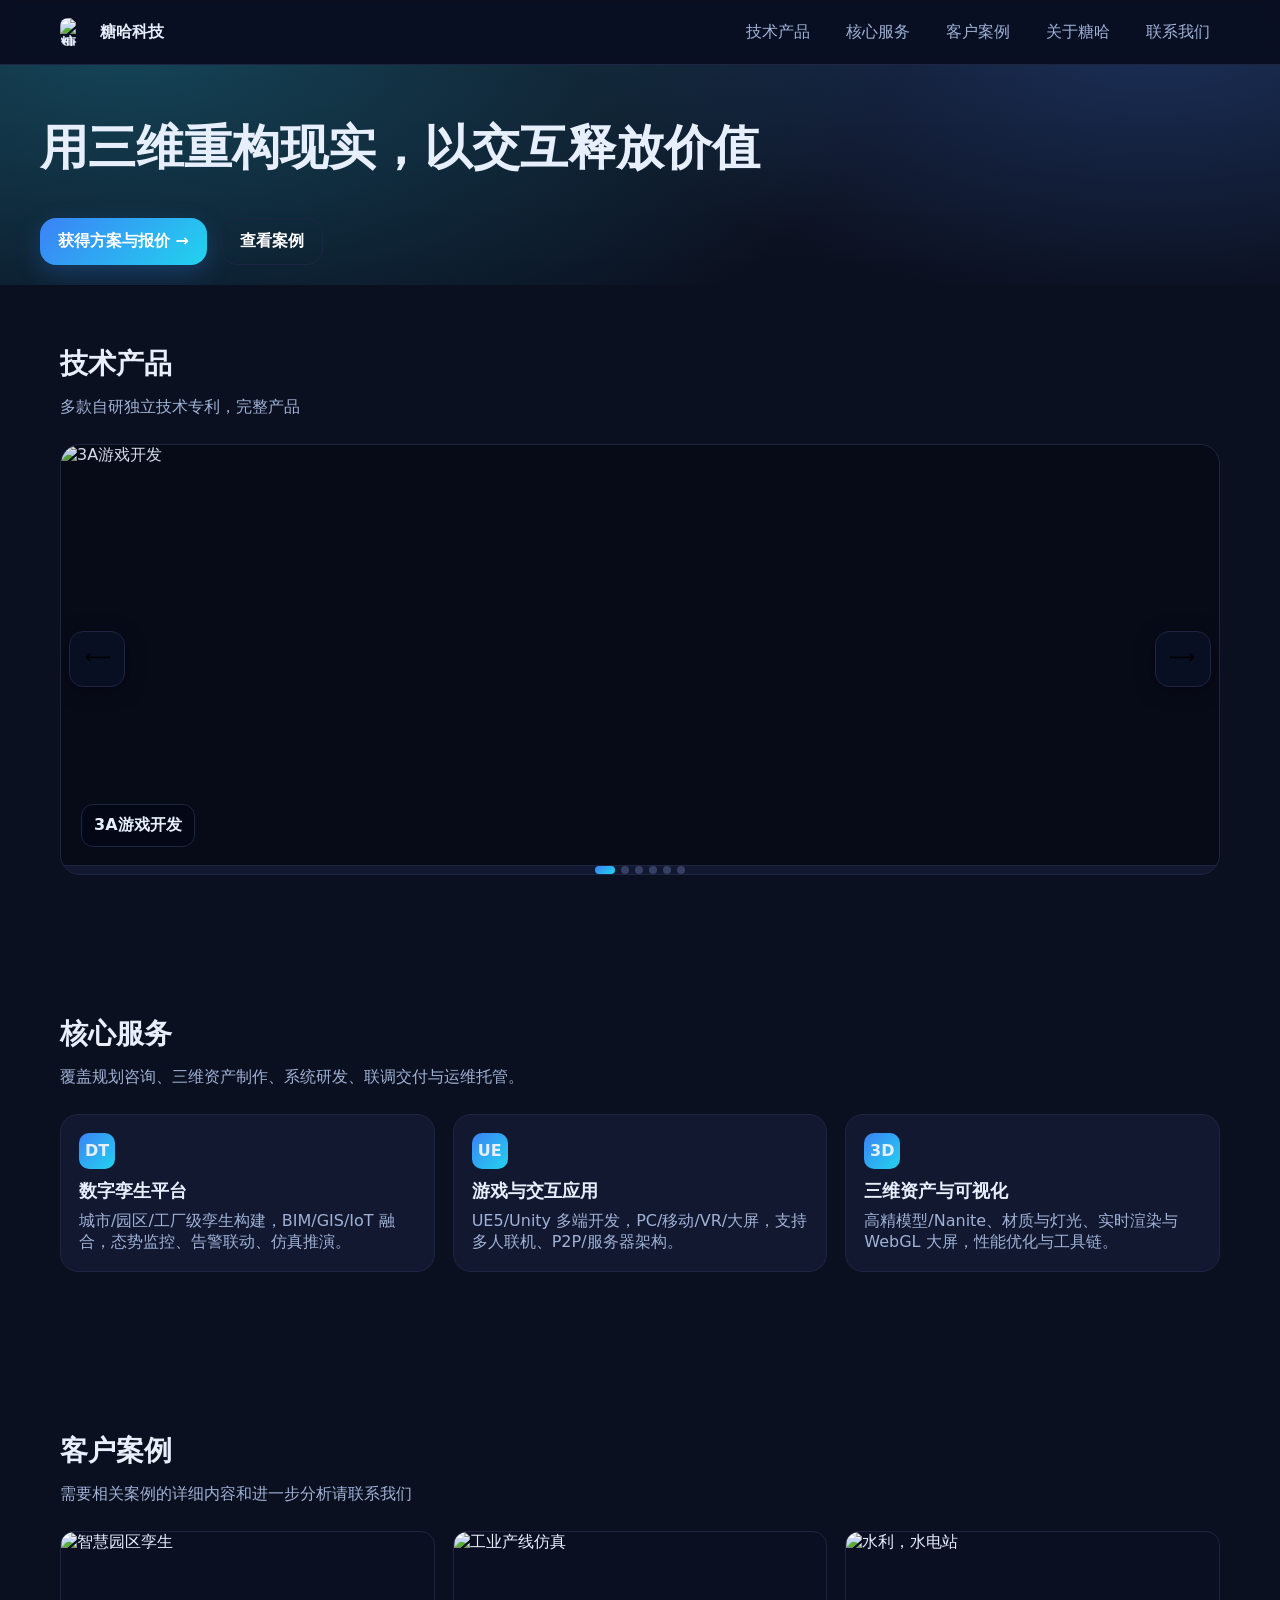
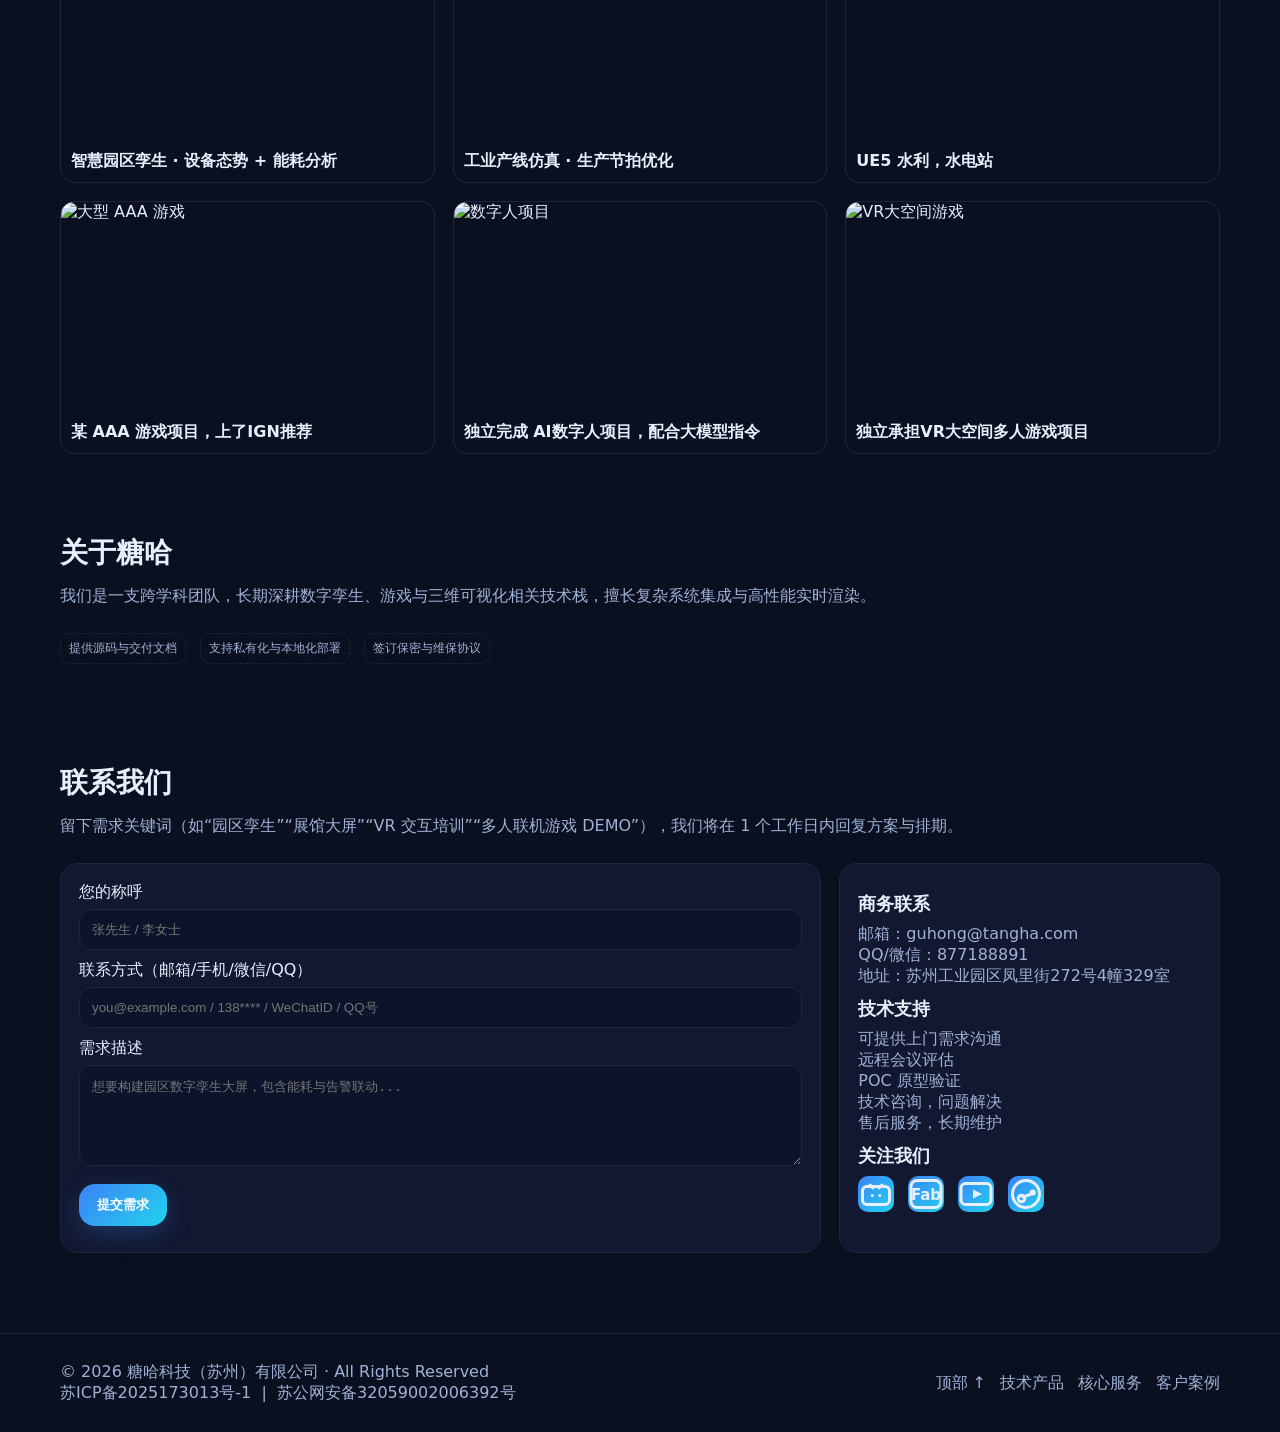
==== index.html @ 57bda457 "1" ====
<!doctype html>
<html lang="zh-CN">
<head>
  <meta charset="utf-8" />
  <meta name="viewport" content="width=device-width, initial-scale=1" />
  <meta name="description" content="数字孪生 · 游戏开发 · 三维可视化 · 实时渲染 · 大空间VR · 技术支持" />
  <link rel="icon" href="/favicon-32.png" sizes="32x32">
  <title>糖哈科技 | 数字孪生 · 游戏开发 · VR/AR · AI人工智能</title>
  <style>
    :root{
      --brand: #3b82f6; /* 主题主色 */
      --brand-2:#22d3ee; /* 辅色 */
      --bg:#0b1020;
      --fg:#e7eefc;
      --muted:#9fb2d6;
      --card:#121830;
      --border:#1d2542;
      --ok:#16a34a;
      --warn:#f59e0b;
      --error:#ef4444;
    }
    *{box-sizing:border-box}
    html,body{margin:0;padding:0;background:var(--bg);color:var(--fg);font-family: ui-sans-serif,system-ui,-apple-system,Segoe UI,Roboto,"PingFang SC","Hiragino Sans GB","Microsoft YaHei",sans-serif;}
    a{color:inherit;text-decoration:none}
    img{max-width:100%;display:block}
    .container{width:100%;max-width:1200px;margin:0 auto;padding:0 20px}
    .section{padding:80px 0}
    .btn{display:inline-flex;align-items:center;gap:.5rem;background:linear-gradient(135deg,var(--brand),var(--brand-2));border:0;color:#fff;padding:12px 18px;border-radius:16px;font-weight:700;cursor:pointer;box-shadow:0 8px 24px rgba(59,130,246,.25)}
    .btn.secondary{background:transparent;border:1px solid var(--border);box-shadow:none}

    /* 顶部导航 */
    header{position:sticky;top:0;z-index:50;background:rgba(11,16,32,.7);backdrop-filter:saturate(180%) blur(10px);border-bottom:1px solid var(--border)}
    .nav{display:flex;align-items:center;justify-content:space-between;height:64px}
    .brand{display:flex;align-items:center;gap:.75rem;font-weight:800}
	.brand .logo {
	  width: 28px;
	  height: 28px;
	  border-radius: 8px;
	  object-fit: contain; /* 保证图片缩放不变形 */
	}
    .menu{display:flex;gap:1rem}
    .menu a{padding:8px 10px;border-radius:10px;color:var(--muted)}
    .menu a:hover{background:var(--card);color:var(--fg)}
    .hamburger{display:none;cursor:pointer}
    /* 修复：桌面端默认隐藏抽屉菜单，避免与顶部菜单重复显示 */
    .drawer{display:none}
    @media (max-width: 880px){
      .menu{display:none}
      .hamburger{display:block}
      .drawer{position:fixed;inset:64px 0 auto auto;background:var(--card);border-top:1px solid var(--border);padding:12px;display:none;z-index:60;min-width:220px;max-width:80vw}
      .drawer.open{display:block}
      .drawer a{display:block;padding:12px;border-radius:12px;color:var(--muted)}
      .drawer a:hover{background:rgba(255,255,255,.04);color:var(--fg)}
    }

    /* 首屏 */
    .hero{position:relative;isolation:isolate;background:
      radial-gradient(80rem 40rem at 10% -10%, rgba(34,211,238,.25), transparent 60%),
      radial-gradient(60rem 30rem at 90% -20%, rgba(59,130,246,.25), transparent 60%),
      linear-gradient(180deg, rgba(255,255,255,.02), rgba(255,255,255,.0));
      overflow:hidden
    }
    .hero-inner{display:grid;grid-template-columns:1.2fr .8fr;gap:32px;align-items:center;padding:56px 0 20px}
    .hero h1{font-size:clamp(28px,4vw,48px);line-height:1.1;margin:0 0 12px}
    .hero p{color:var(--muted);margin:0 0 28px}
    .hero .badges{display:flex;flex-wrap:wrap;gap:10px;margin:16px 0 28px}
    .badge{border:1px solid var(--border);padding:6px 10px;border-radius:999px;font-size:12px;color:var(--muted)}
    .hero-illus{position:relative;border:1px solid var(--border);background:linear-gradient(180deg,#0e1430,#0b1020);border-radius:24px;box-shadow:0 20px 60px rgba(0,0,0,.35);overflow:hidden}
    .hero-illus .grid{position:absolute;inset:0;background-image:linear-gradient(rgba(255,255,255,.04) 1px, transparent 1px),linear-gradient(90deg, rgba(255,255,255,.04) 1px, transparent 1px);background-size:24px 24px;mask-image:linear-gradient(to bottom, black 70%, transparent 100%)}
    .hero-illus .orb{position:absolute;width:220px;height:220px;border-radius:50%;filter:blur(18px);opacity:.5}
    .hero-illus .o1{left:-40px;top:-40px;background:radial-gradient(circle at 30% 30%, var(--brand), transparent 70%)}
    .hero-illus .o2{right:-40px;bottom:-40px;background:radial-gradient(circle at 70% 70%, var(--brand-2), transparent 70%)}
    @media (max-width: 880px){.hero-inner{grid-template-columns:1fr}.hero-illus{height:240px}}

    /* 轮播 */
    .carousel{position:relative;background:var(--card);border:1px solid var(--border);border-radius:20px;overflow:hidden}
    .slides{display:flex;transition:transform .6s ease;border-bottom:1px solid var(--border)}
    .slide{min-width:100%;position:relative;height:420px;background:#070b18}
    .slide img{width:100%;height:100%;object-fit:cover;opacity:.92}
    .caption{position:absolute;left:20px;bottom:18px;background:rgba(2,6,23,.6);border:1px solid var(--border);color:#e6f0ff;padding:10px 12px;border-radius:12px;backdrop-filter:blur(8px);font-weight:600}
    .ctrl{position:absolute;left:0;right:0;top:50%;bottom:auto;transform:translateY(-50%);display:flex;align-items:center;justify-content:space-between;padding:0 8px;z-index:10}
    .arrows{display:flex;gap:8px}
    .arrow{border:1px solid var(--border);background:rgba(255,255,255,.04);width:40px;height:40px;border-radius:12px;display:grid;place-items:center;cursor:pointer}
    .arrow:active{transform:scale(.98)}
    .dots{display:flex;gap:6px;justify-content:center}
    .dot{width:8px;height:8px;border-radius:999px;background:#45507a;opacity:.7}
    .dot.active{background:linear-gradient(135deg,var(--brand),var(--brand-2));opacity:1;width:20px}
    @media (max-width: 640px){.slide{height:260px}}
    @media (prefers-reduced-motion: reduce){.slides{transition:none}}

    /* 区块标题 */
    .h2{font-size:28px;margin:0 0 14px}
    .sub{color:var(--muted);margin:0 0 26px}

    /* 服务卡片 */
    .cards{display:grid;grid-template-columns:repeat(3,1fr);gap:18px}
    .card{background:var(--card);border:1px solid var(--border);border-radius:18px;padding:18px}
    .card h3{margin:10px 0 8px;font-size:18px}
    .card p{margin:0;color:var(--muted)}
    .card .icon{width:36px;height:36px;border-radius:10px;background:linear-gradient(135deg,var(--brand),var(--brand-2));display:grid;place-items:center;font-weight:900}
    @media (max-width: 880px){.cards{grid-template-columns:1fr}}

    /* 案例网格 */
    .grid{display:grid;grid-template-columns:repeat(3,1fr);gap:18px}
    .grid .item{position:relative;border:1px solid var(--border);border-radius:14px;overflow:hidden;background:#0a0f22}
    .grid .item img{width:100%;aspect-ratio:16/9;height:auto;object-fit:cover;display:block}
    .grid .item .meta{padding:10px;font-weight:600}
    @media (max-width: 880px){.grid{grid-template-columns:1fr}}

    /* 页脚 */
    footer{border-top:1px solid var(--border);padding:28px 0;color:var(--muted)}
    .inline-list{display:flex;gap:14px;flex-wrap:wrap}

    /* 小提示标签 */
    .hint{display:inline-block;border:1px dashed var(--border);color:var(--muted);padding:6px 8px;border-radius:10px;font-size:12px}
  
    /* 桌面端也把首屏改为单列，使插图显示在按钮下面 */
    @media (min-width: 881px){
      .hero-inner{grid-template-columns:1fr}
      .hero-illus{height:360px}
    }
    /* 略微提升插图可见度 */
    .hero-illus img{opacity:.35}

  
/* 显示并放大左右切换按钮 */
.carousel .ctrl{ display:flex !important; pointer-events:none; padding:0 8px; }
.carousel .ctrl .arrow{
  pointer-events:auto;
  width:56px; height:56px; font-size:26px; line-height:1;
  border-radius:14px;
  background:rgba(12,19,43,.6);
  border:1px solid var(--border);
  box-shadow:0 4px 20px rgba(0,0,0,.35);
  backdrop-filter: blur(6px);
}
.carousel .ctrl .arrow:hover{ filter:brightness(1.1); }
@media (max-width: 880px){
  .carousel .ctrl .arrow{ width:44px; height:44px; font-size:22px; border-radius:12px; }
}

  </style>
</head>
<body>
  <!-- ====== 顶部导航 ====== -->
  <header>
    <div class="container nav">
	<a class="brand" href="#top">
	  <img src="https://wanwanha.com/tangha/images/logo.png" alt="糖哈科技 Logo" class="logo" />
	  <span>糖哈科技</span>
	</a>
      <nav class="menu" aria-label="主菜单">
        <a href="#carousel">技术产品</a>
        <a href="#services">核心服务</a>
        <a href="#cases">客户案例</a>
        <a href="#about">关于糖哈</a>
        <a href="#contact">联系我们</a>
      </nav>
      <div class="hamburger" id="hamburger" role="button" tabindex="0" aria-label="展开菜单" aria-controls="drawer" aria-expanded="false" role="button" tabindex="0">&#9776;</div>
    </div>
    <div class="drawer" id="drawer" role="dialog" aria-label="移动端菜单">
      <a href="#carousel">技术产品</a>
      <a href="#services">核心服务</a>
      <a href="#cases">客户案例</a>
      <a href="#about">关于糖哈</a>
      <a href="#contact">联系我们</a>
    </div>
  </header>

  <!-- ====== 首屏 ====== -->
  <section class="hero" id="top">
    <div class="container hero-inner">
        <h1 style="white-space:nowrap;">用三维重构现实，以交互释放价值</h1>

        <div class="inline-list">
          <a class="btn" href="#contact">获得方案与报价 →</a>
          <a class="btn secondary" href="#cases">查看案例</a>
        </div>
    </div>
  </section>
    <!-- ====== 滚动图片 · 技术产品轮播 ====== -->
  <section class="container" id="carousel" style="padding:60px 0">
	<div class="container">
      <h2 class="h2">技术产品</h2>
      <p class="sub">多款自研独立技术专利，完整产品</p>
		<div class="carousel">
		  <div class="slides" id="slides">
			<div class="slide"><img src="https://wanwanha.com/tangha/service/aaa_game_dev.png" alt="3A游戏开发"><div class="caption">3A游戏开发</div></div>
			<div class="slide"><img src="https://wanwanha.com/tangha/service/digital_twin_dev.png" alt="数字孪生"><div class="caption">数字孪生</div></div>
			<div class="slide"><img src="https://wanwanha.com/tangha/service/mobile_game_dev.png" alt="手机游戏开发"><div class="caption">手机游戏开发</div></div>
			<div class="slide"><img src="https://wanwanha.com/tangha/service/multiplayer_solution.png" alt="多人游戏解决方案"><div class="caption">多人游戏解决方案</div></div>
			<div class="slide"><img src="https://wanwanha.com/tangha/service/unreal_plugin_dev.png" alt="虚幻引擎插件开发"><div class="caption">虚幻引擎插件开发</div></div>
			<div class="slide"><img src="https://wanwanha.com/tangha/service/vr_ar_dev.png" alt="VR/AR开发"><div class="caption">VR/AR开发</div></div>
		  </div>
		  <div class="ctrl">
			<button class="arrow" id="prev">⟵</button>
			<button class="arrow" id="next">⟶</button>
		  </div>
		  <div class="dots" id="dots"></div>
		</div>
	</div>
  </section>
  
  <!-- ====== 服务 ====== -->
  <section class="section" id="services">
    <div class="container">
      <h2 class="h2">核心服务</h2>
      <p class="sub">覆盖规划咨询、三维资产制作、系统研发、联调交付与运维托管。</p>
      <div class="cards">
        <div class="card">
          <div class="icon">DT</div>
          <h3>数字孪生平台</h3>
          <p>城市/园区/工厂级孪生构建，BIM/GIS/IoT 融合，态势监控、告警联动、仿真推演。</p>
        </div>
        <div class="card">
          <div class="icon">UE</div>
          <h3>游戏与交互应用</h3>
          <p>UE5/Unity 多端开发，PC/移动/VR/大屏，支持多人联机、P2P/服务器架构。</p>
        </div>
        <div class="card">
          <div class="icon">3D</div>
          <h3>三维资产与可视化</h3>
          <p>高精模型/Nanite、材质与灯光、实时渲染与 WebGL 大屏，性能优化与工具链。</p>
        </div>
      </div>
    </div>
  </section>

  <!-- ====== 客户案例 ====== -->
  <section class="section" id="cases">
    <div class="container">
      <h2 class="h2">客户案例</h2>
      <p class="sub">需要相关案例的详细内容和进一步分析请联系我们</p>
      <div class="grid">
        <article class="item">
          <img src="https://wanwanha.com/tangha/images/yuanqu.jpg?q=80&w=1600&auto=format&fit=crop" alt="智慧园区孪生"/>
          <div class="meta">智慧园区孪生 · 设备态势 + 能耗分析</div>
        </article>
        <article class="item">
          <img src="https://wanwanha.com/tangha/images/gongchang.jpg?q=80&w=1600&auto=format&fit=crop" alt="工业产线仿真"/>
          <div class="meta">工业产线仿真 · 生产节拍优化</div>
        </article>
        <article class="item">
          <img src="https://wanwanha.com/tangha/images/shuili.png?q=80&w=1600&auto=format&fit=crop" alt="水利，水电站"/>
          <div class="meta">UE5 水利，水电站</div>
        </article>
        <article class="item">
          <img src="https://wanwanha.com/tangha/images/AAAGame.png?q=80&w=1600&auto=format&fit=crop" alt="大型 AAA 游戏"/>
          <div class="meta">某 AAA 游戏项目，上了IGN推荐</div>
        </article>		
        <article class="item">
          <img src="https://wanwanha.com/tangha/images/shuziren.jpg?q=80&w=1600&auto=format&fit=crop" alt="数字人项目"/>
          <div class="meta">独立完成 AI数字人项目，配合大模型指令</div>
        </article>		
        <article class="item">
          <img src="https://wanwanha.com/tangha/images/vrgmae.png?q=80&w=1600&auto=format&fit=crop" alt="VR大空间游戏"/>
          <div class="meta">独立承担VR大空间多人游戏项目</div>
        </article>				
      </div>
    </div>
  </section>

  <!-- ====== 关于&联系 ====== -->
  <section class="section" id="about" style="padding-top:0">
    <div class="container">
      <h2 class="h2">关于糖哈</h2>
      <p class="sub">我们是一支跨学科团队，长期深耕数字孪生、游戏与三维可视化相关技术栈，擅长复杂系统集成与高性能实时渲染。</p>
      <div class="inline-list" style="margin:16px 0 0">
        <span class="hint">提供源码与交付文档</span>
        <span class="hint">支持私有化与本地化部署</span>
        <span class="hint">签订保密与维保协议</span>
      </div>
    </div>
  </section>

  <section class="section" id="contact" style="padding-top:20px">
    <div class="container">
      <h2 class="h2">联系我们</h2>
      <p class="sub">留下需求关键词（如“园区孪生”“展馆大屏”“VR 交互培训”“多人联机游戏 DEMO”），我们将在 1 个工作日内回复方案与排期。</p>
      <div class="cards" style="grid-template-columns:2fr 1fr">
<form id="contact-form" class="card" action="https://formspree.io/f/xqadbwpk" method="POST" novalidate>
  <label>您的称呼<br>
    <input name="name" required
           placeholder="张先生 / 李女士"
           style="width:100%;margin-top:6px;padding:12px;border-radius:12px;background:#0c132b;border:1px solid var(--border);color:var(--fg)">
  </label>

  <div style="height:10px"></div>

  <!-- 改成普通文本输入，不触发邮箱格式校验 -->
  <label>联系方式（邮箱/手机/微信/QQ）<br>
    <input name="contact" type="text" required autocomplete="off" inputmode="text"
           placeholder="you@example.com / 138**** / WeChatID / QQ号"
           style="width:100%;margin-top:6px;padding:12px;border-radius:12px;background:#0c132b;border:1px solid var(--border);color:var(--fg)">
  </label>

  <div style="height:10px"></div>

  <label>需求描述<br>
    <textarea name="message" rows="5"
              placeholder="想要构建园区数字孪生大屏，包含能耗与告警联动..."
              style="width:100%;margin-top:6px;padding:12px;border-radius:12px;background:#0c132b;border:1px solid var(--border);color:var(--fg)"></textarea>
  </label>

  <!-- 可选：蜜罐防机器人 -->
  <input type="text" name="_gotcha" style="display:none">

  <!-- 可选：如果用户填了邮箱，这里自动复制，便于 Formspree 作为 Reply-To 使用 -->
  <input type="hidden" name="_replyto" id="replyto">

  <div style="height:14px"></div>
  <button class="btn" type="submit" id="submit-btn">提交需求</button>
  <p id="form-status" role="status" style="margin-top:8px;color:var(--muted)"></p>
</form>

<script>
(() => {
  const form = document.getElementById('contact-form');
  const status = document.getElementById('form-status');
  const btn = document.getElementById('submit-btn');
  const contact = form.querySelector('input[name="contact"]');
  const replyto = document.getElementById('replyto');

  // 如果用户输入的是邮箱，则自动写到 _replyto；否则留空
  const emailLike = v => /^[^\s@]+@[^\s@]+\.[^\s@]+$/.test(v);
  contact.addEventListener('input', () => {
    const v = contact.value.trim();
    replyto.value = emailLike(v) ? v : '';
  });

  form.addEventListener('submit', async (e) => {
    e.preventDefault();                 // 不跳转
    status.style.color = 'var(--muted)';
    status.textContent = '正在提交…';
    btn.disabled = true;

    try {
      const res = await fetch(form.action, {
        method: form.method,
        body: new FormData(form),
        headers: { 'Accept': 'application/json' }
      });
      if (res.ok) {
        form.reset();
        replyto.value = '';
        status.style.color = '#22d3ee';
        status.textContent = '提交成功，我们会尽快联系您。';
      } else {
        const data = await res.json().catch(() => ({}));
        status.style.color = '#f43f5e';
        status.textContent = data?.errors
          ? data.errors.map(e => e.message).join('，')
          : '提交失败，请稍后再试或通过邮箱联系。';
      }
    } catch {
      status.style.color = '#f43f5e';
      status.textContent = '网络异常，请检查网络后重试。';
    } finally {
      btn.disabled = false;
      setTimeout(() => { status.textContent = ''; }, 6000);
    }
  });
})();
</script>


        <div class="card">
          <h3>商务联系</h3>
          <p>邮箱：guhong@tangha.com <br>QQ/微信：877188891 <br>地址：苏州工业园区凤里街272号4幢329室</p>
		  <h3>技术支持</h3>
          <p>可提供上门需求沟通 <br>远程会议评估 <br>POC 原型验证 <br>技术咨询，问题解决 <br>售后服务，长期维护</p>
			<h3>关注我们</h3>
			<div class="inline-list" style="margin-top:8px">
			  <a href="https://space.bilibili.com/324162426" target="_blank" rel="noopener">
				<!-- B站图标（小电视） -->
				<svg class="icon" viewBox="0 0 24 24" fill="none" aria-hidden="true">
				  <path d="M8 6 L10 8 M16 6 L14 8" stroke="currentColor" stroke-width="2" stroke-linecap="round"/>
				  <rect x="3" y="7" width="18" height="12" rx="3" stroke="currentColor" stroke-width="2"/>
				  <circle cx="9.5" cy="13" r="1" fill="currentColor"/>
				  <circle cx="14.5" cy="13" r="1" fill="currentColor"/>
				</svg>
			  </a>
			  <a href="https://www.fab.com/sellers/TangHa" target="_blank" rel="noopener">
				<!-- FAB 字母图标 -->
				<svg class="icon" viewBox="0 0 24 24" aria-hidden="true">
				  <rect x="2" y="3" width="20" height="18" rx="4" ry="4"
						fill="none" stroke="currentColor" stroke-width="2"/>
				  <text x="12" y="16" text-anchor="middle"
						font-size="10" font-weight="700" fill="currentColor"
						font-family="system-ui, -apple-system, 'Segoe UI', Roboto, Arial">Fab</text>
				</svg>
			  </a>
			  <a href="https://www.youtube.com/@Tangha-Technologies" target="_blank" rel="noopener">
				<!-- YouTube 图标 -->
				<svg class="icon" viewBox="0 0 24 24" aria-hidden="true">
				  <rect x="2" y="5" width="20" height="14" rx="3" ry="3"
						fill="none" stroke="currentColor" stroke-width="2"/>
				  <polygon points="10,9 16,12 10,15" fill="currentColor"/>
				</svg>
			  </a>
			  <a href="https://store.steampowered.com/developer/WanWanHa" target="_blank" rel="noopener">
				<!-- Steam 图标（通用样式） -->
				<svg class="icon" viewBox="0 0 24 24" aria-hidden="true">
				  <circle cx="12" cy="12" r="9" fill="none" stroke="currentColor" stroke-width="2"/>
				  <line x1="10" y1="14" x2="15" y2="12.2" stroke="currentColor" stroke-width="2" stroke-linecap="round"/>
				  <circle cx="16.5" cy="11" r="2" fill="currentColor"/>
				  <circle cx="9" cy="15" r="2.2" fill="none" stroke="currentColor" stroke-width="2"/>
				</svg>
			  </a>
			</div>
        </div>
      </div>
    </div>
  </section>

	<footer>
	  <div class="container" style="display:flex;align-items:center;justify-content:space-between;gap:12px;flex-wrap:wrap">
		<div>
		  © <span id="y"></span> 糖哈科技（苏州）有限公司 · All Rights Reserved
		  <br>
		  <a href="https://beian.miit.gov.cn" target="_blank" rel="noopener noreferrer">苏ICP备2025173013号-1</a>
		  &nbsp;|&nbsp;
		  <a href="http://www.beian.gov.cn/portal/registerSystemInfo?recordcode=32059002006392" target="_blank" rel="noopener noreferrer">
			苏公网安备32059002006392号
		  </a>
		</div>
		<div class="inline-list">
		  <a href="#top">顶部 ↑</a>
		  <a href="#carousel">技术产品</a>
		  <a href="#services">核心服务</a>
		  <a href="#cases">客户案例</a>
		</div>
	  </div>
	</footer>


  
  <script>
    // 年份
    const yEl = document.getElementById('y'); if (yEl) yEl.textContent = new Date().getFullYear();

    
    // 移动端菜单（点击外部区域自动收起）
    (function () {
      const ham = document.getElementById('hamburger');
      const drawer = document.getElementById('drawer');
      if (!ham || !drawer) return;

      const closeDrawer = () => {
        if (drawer.classList.contains('open')) {
          drawer.classList.remove('open');
          ham.setAttribute('aria-expanded', 'false');
        }
      };
      const toggleDrawer = () => {
        const open = drawer.classList.toggle('open');
        ham.setAttribute('aria-expanded', open ? 'true' : 'false');
      };

      // 避免触摸与点击双触发：touch 触发后，短时间内忽略 click
      let touched = false;
      ham.addEventListener('touchstart', (e) => {
        e.stopPropagation();
        touched = true;
        toggleDrawer();
        setTimeout(() => (touched = false), 400);
      }, { passive: true });

      ham.addEventListener('click', (e) => {
        if (touched) { e.stopPropagation(); return; }
        e.stopPropagation();
        toggleDrawer();
      });

      ham.addEventListener('keydown', (e) => {
        if (e.key === 'Enter' || e.key === ' ') {
          e.preventDefault();
          toggleDrawer();
        }
      });

      // 点击抽屉内链接后关闭抽屉
      drawer.addEventListener('click', (e) => {
        const a = e.target.closest('a');
        if (a) closeDrawer();
        e.stopPropagation(); // 防止冒泡到 document 被二次处理
      });

      // 点击页面其他区域时关闭
      document.addEventListener('click', (e) => {
        if (!drawer.classList.contains('open')) return;
        if (drawer.contains(e.target) || ham.contains(e.target)) return;
        closeDrawer();
      });
    })();

// 简易轮播（自动 + 手动）
    (function() {
      const slides = document.getElementById('slides');
      if (!slides) return;
      const slideEls = Array.from(slides.children);
      const dots = document.getElementById('dots');
      const prev = document.getElementById('prev');
      const next = document.getElementById('next');
      let i = 0;
      let timer = null;

      // dots
      dots.innerHTML = '';
      slideEls.forEach((_, idx) => {
        const d = document.createElement('div');
        d.className = 'dot' + (idx===0 ? ' active' : '');
        d.dataset.idx = idx;
        d.addEventListener('click', () => go(idx, true));
        dots.appendChild(d);
      });

      function update() {
        slides.style.transform = `translateX(-${i*100}%)`;
        dots.querySelectorAll('.dot').forEach((el, idx)=> el.classList.toggle('active', idx===i));
      }
      function go(n, user) {
        i = (n + slideEls.length) % slideEls.length;
        update();
        if (user) restart();
      }

      function nextFn() { go(i+1); }
      function prevFn() { go(i-1, true); }

      if (next) next.addEventListener('click', ()=> go(i+1, true));
      if (prev) prev.addEventListener('click', ()=> go(i-1, true));

      function start() { timer = setInterval(nextFn, 4000); }
      function stop() { if (timer) clearInterval(timer); }
      function restart() { stop(); start(); }

      slides.addEventListener('mouseenter', stop);
      slides.addEventListener('mouseleave', start);

      document.addEventListener('visibilitychange', () => { if (document.hidden) stop(); else start(); });

      // 触摸滑动
      let startX = 0, dx = 0, dragging = false;
      slides.addEventListener('touchstart', (e) => { dragging = true; startX = e.touches[0].clientX; stop(); }, {passive:true});
      slides.addEventListener('touchmove', (e) => { if (!dragging) return; dx = e.touches[0].clientX - startX; }, {passive:true});
      slides.addEventListener('touchend', () => { if (Math.abs(dx) > 40) { if (dx < 0) go(i+1, true); else go(i-1, true); } dx = 0; dragging = false; start(); });

      update(); start();
    })();
  </script>

</body>
</html>
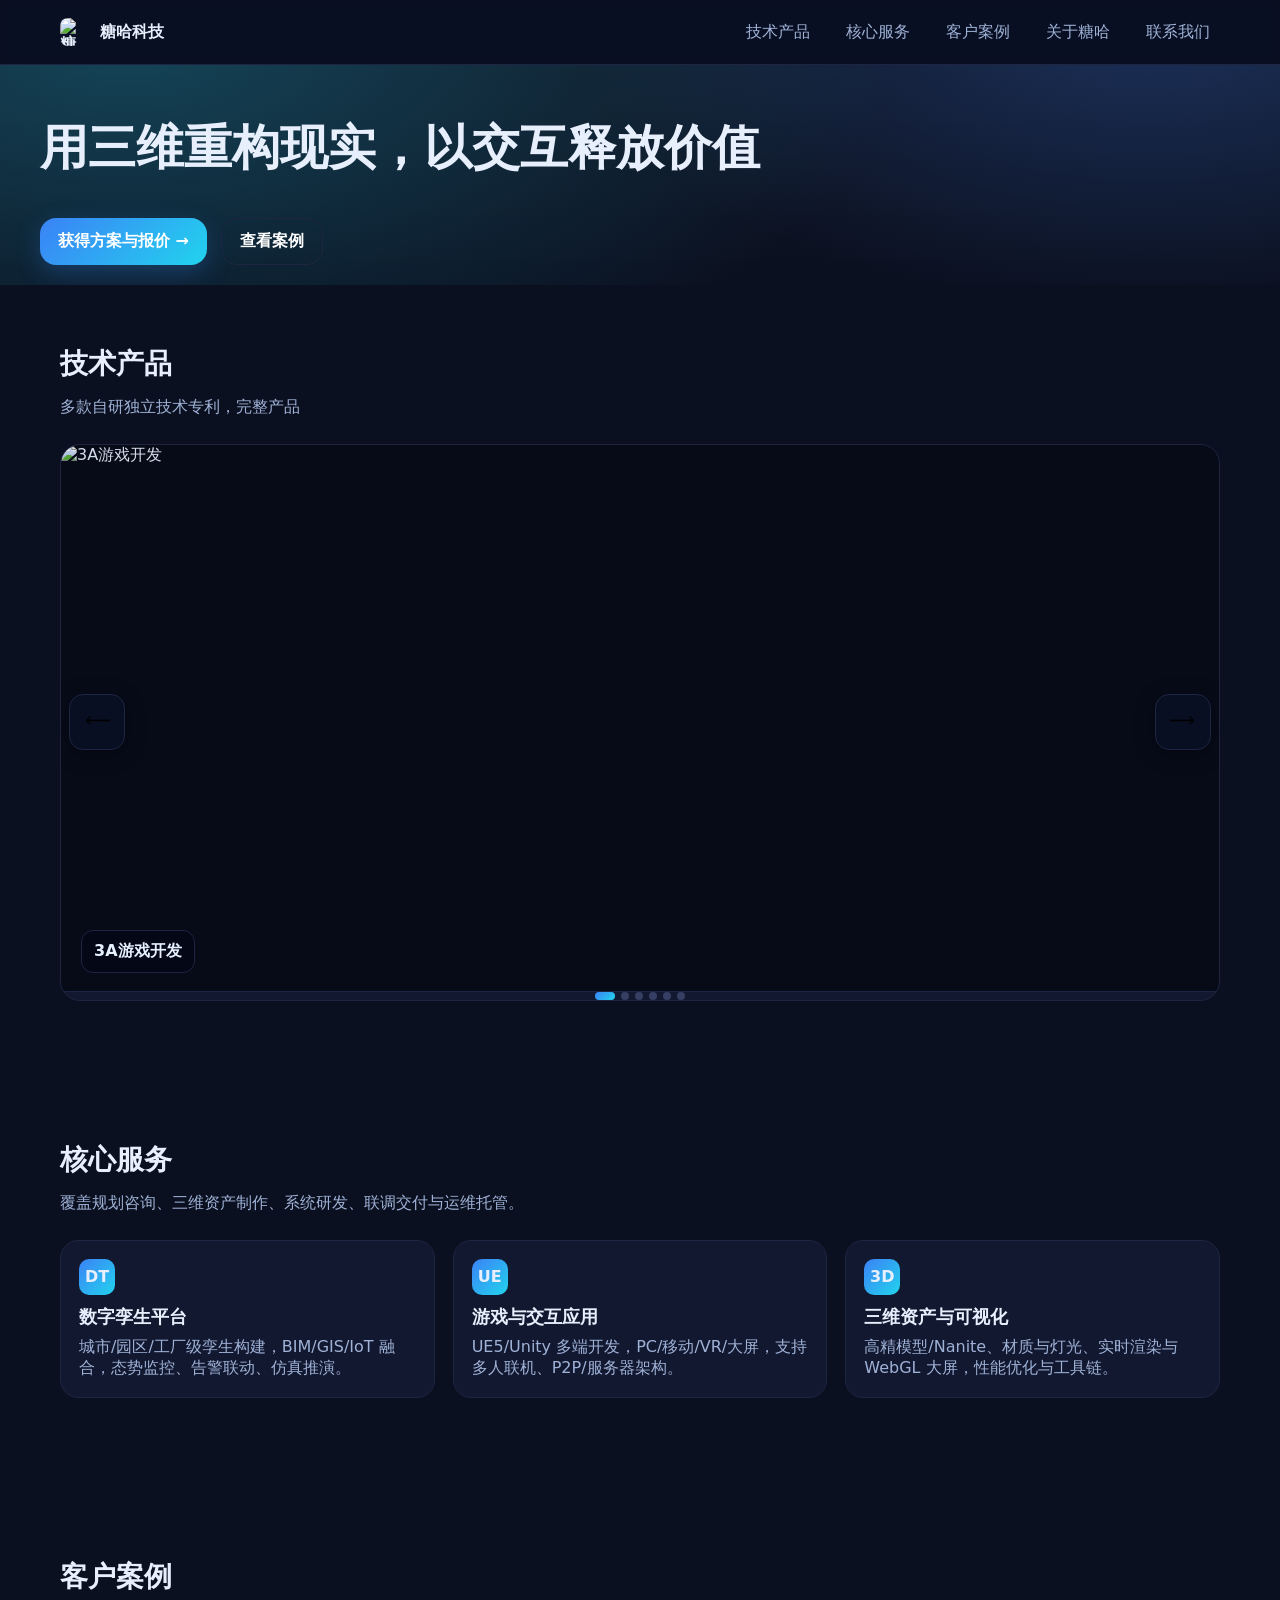
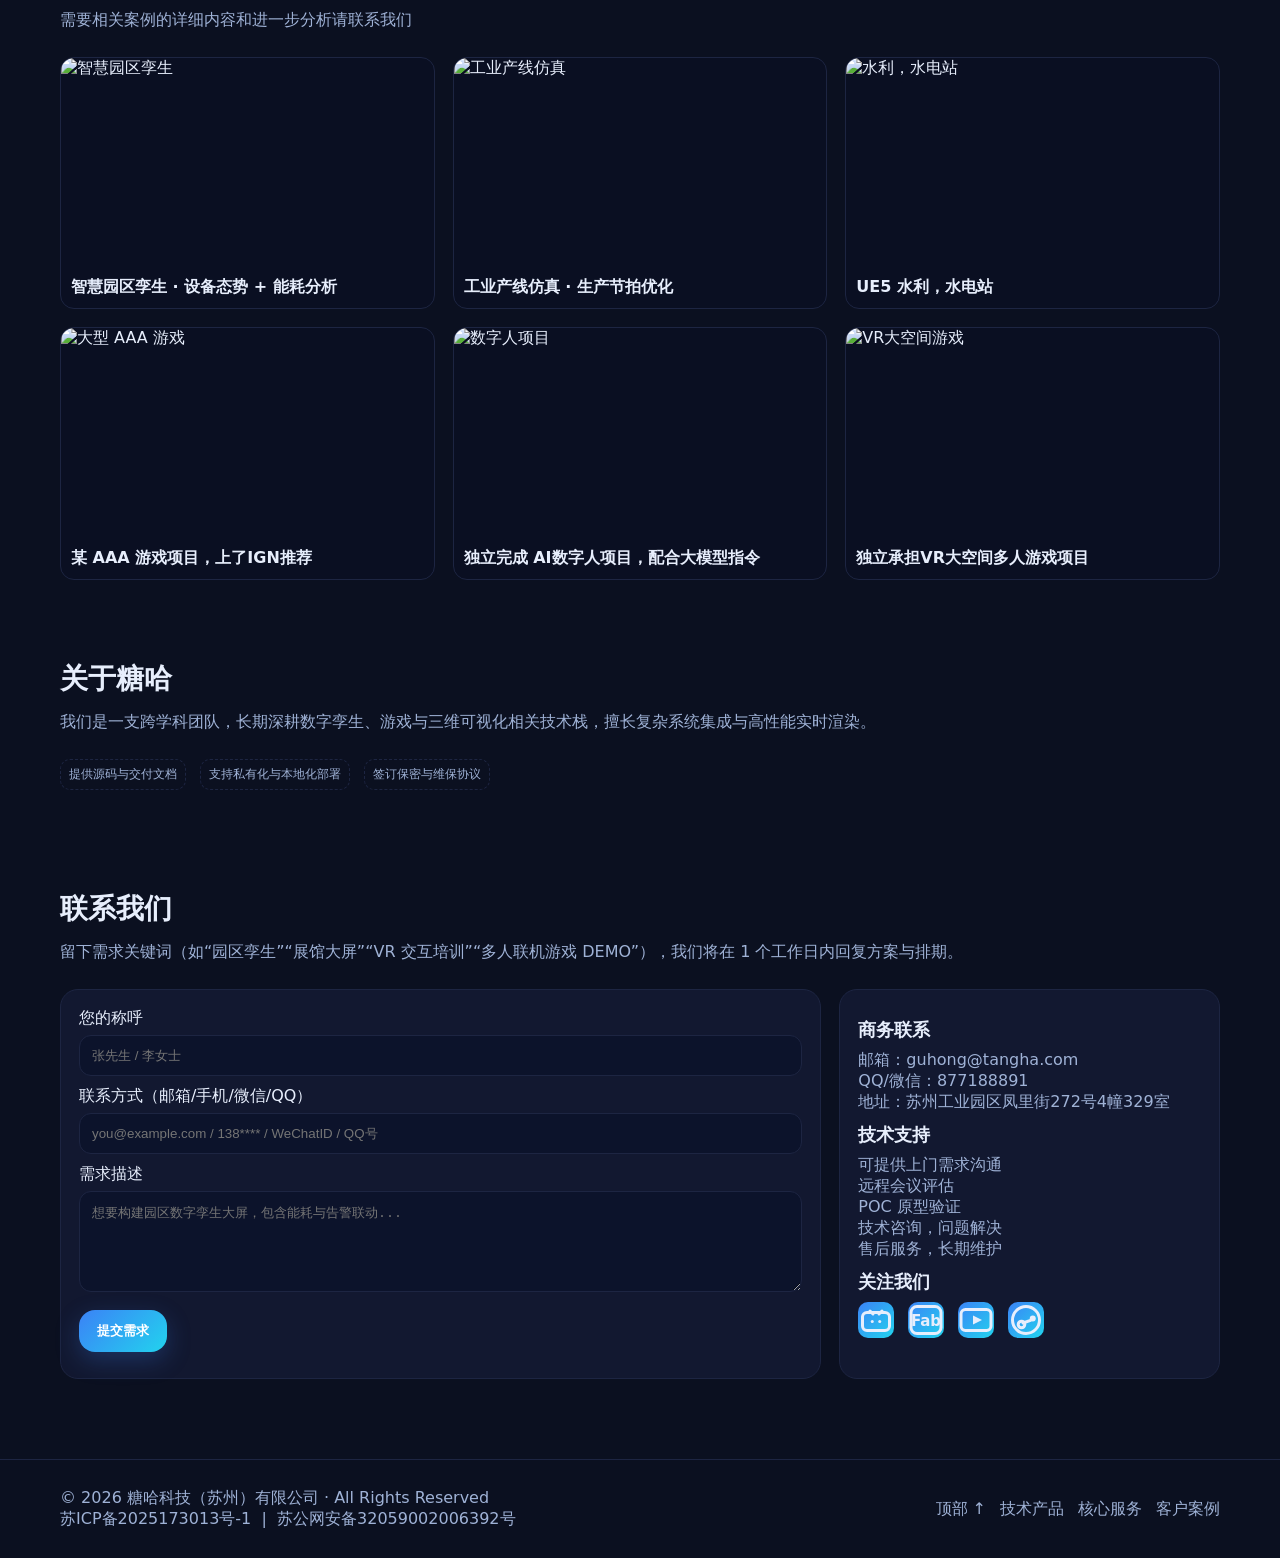
==== commit 1ec8c469: "1" ====
--- a/index.html
+++ b/index.html
@@ -75,7 +75,7 @@
     /* 轮播 */
     .carousel{position:relative;background:var(--card);border:1px solid var(--border);border-radius:20px;overflow:hidden}
     .slides{display:flex;transition:transform .6s ease;border-bottom:1px solid var(--border)}
-    .slide{min-width:100%;position:relative;height:420px;background:#070b18}
+    .slide{min-width:100%;position:relative;height:546px;background:#070b18}
     .slide img{width:100%;height:100%;object-fit:cover;opacity:.92}
     .caption{position:absolute;left:20px;bottom:18px;background:rgba(2,6,23,.6);border:1px solid var(--border);color:#e6f0ff;padding:10px 12px;border-radius:12px;backdrop-filter:blur(8px);font-weight:600}
     .ctrl{position:absolute;left:0;right:0;top:50%;bottom:auto;transform:translateY(-50%);display:flex;align-items:center;justify-content:space-between;padding:0 8px;z-index:10}
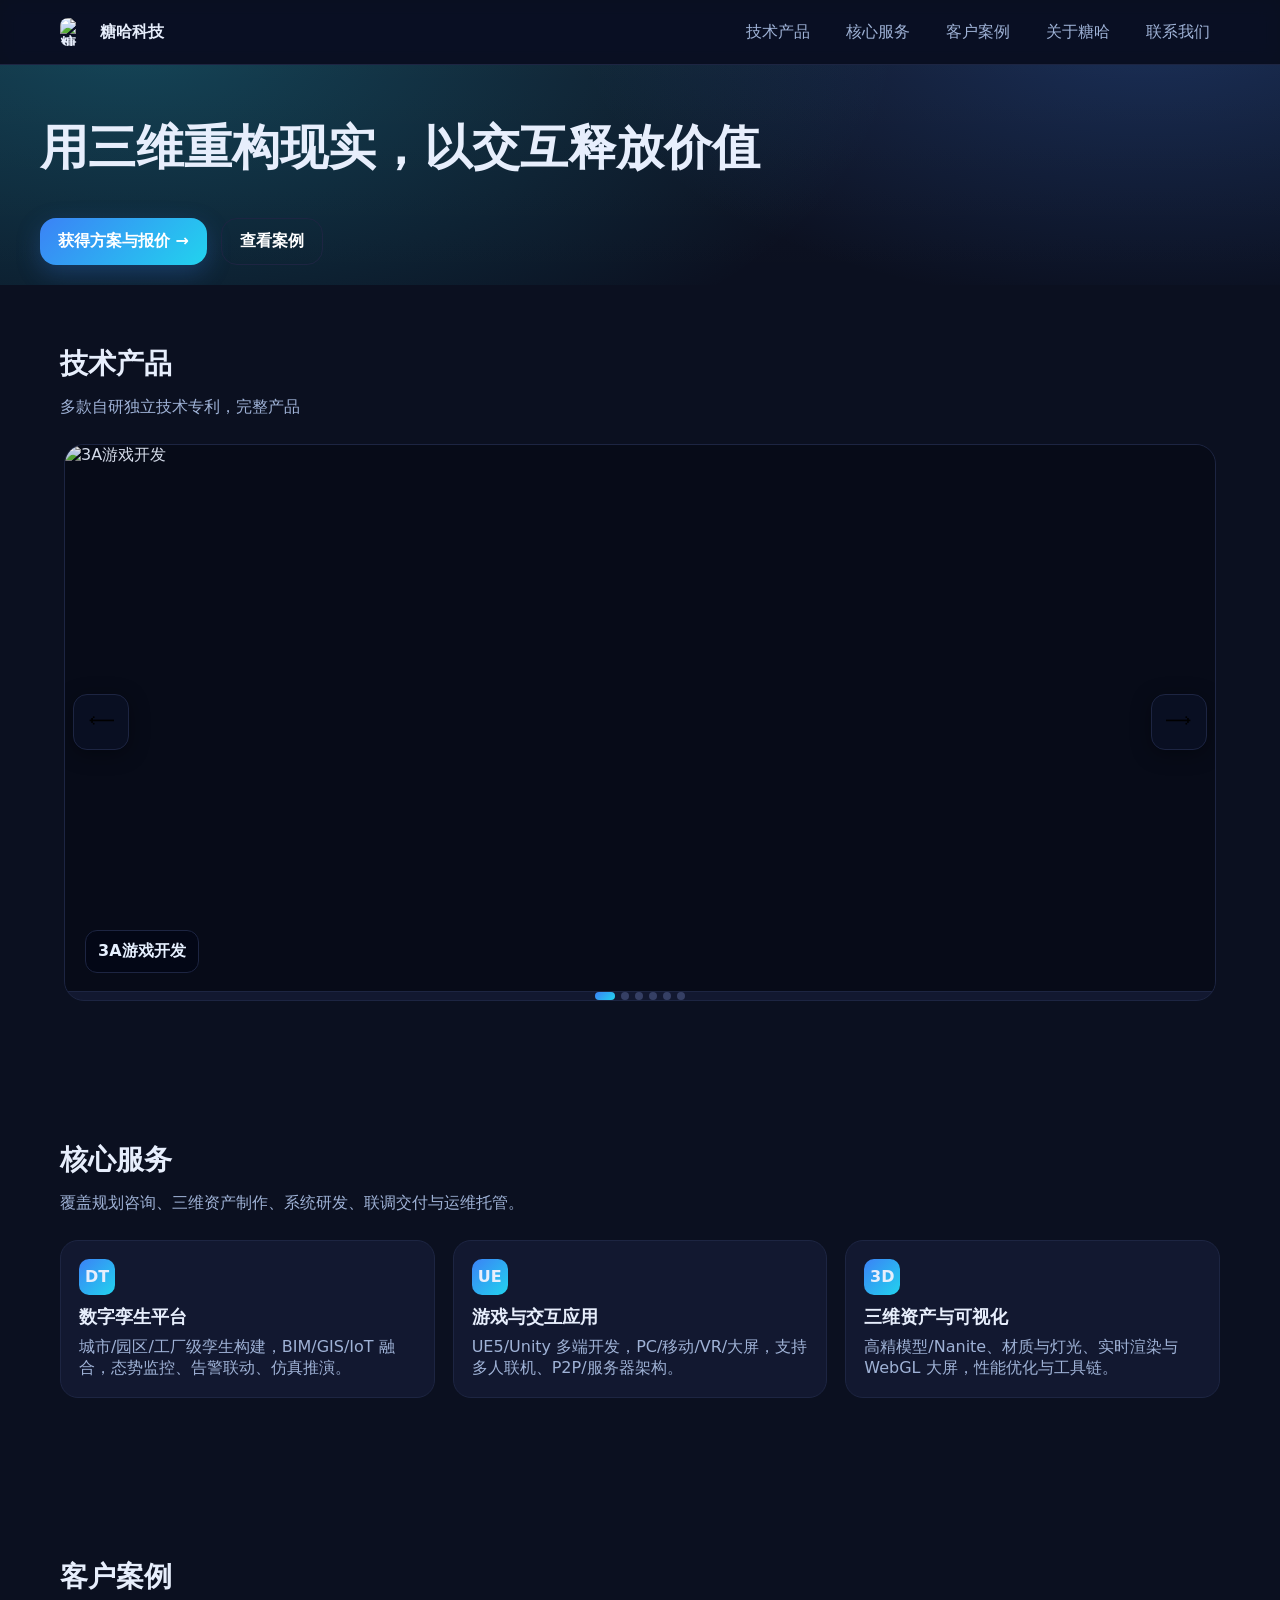
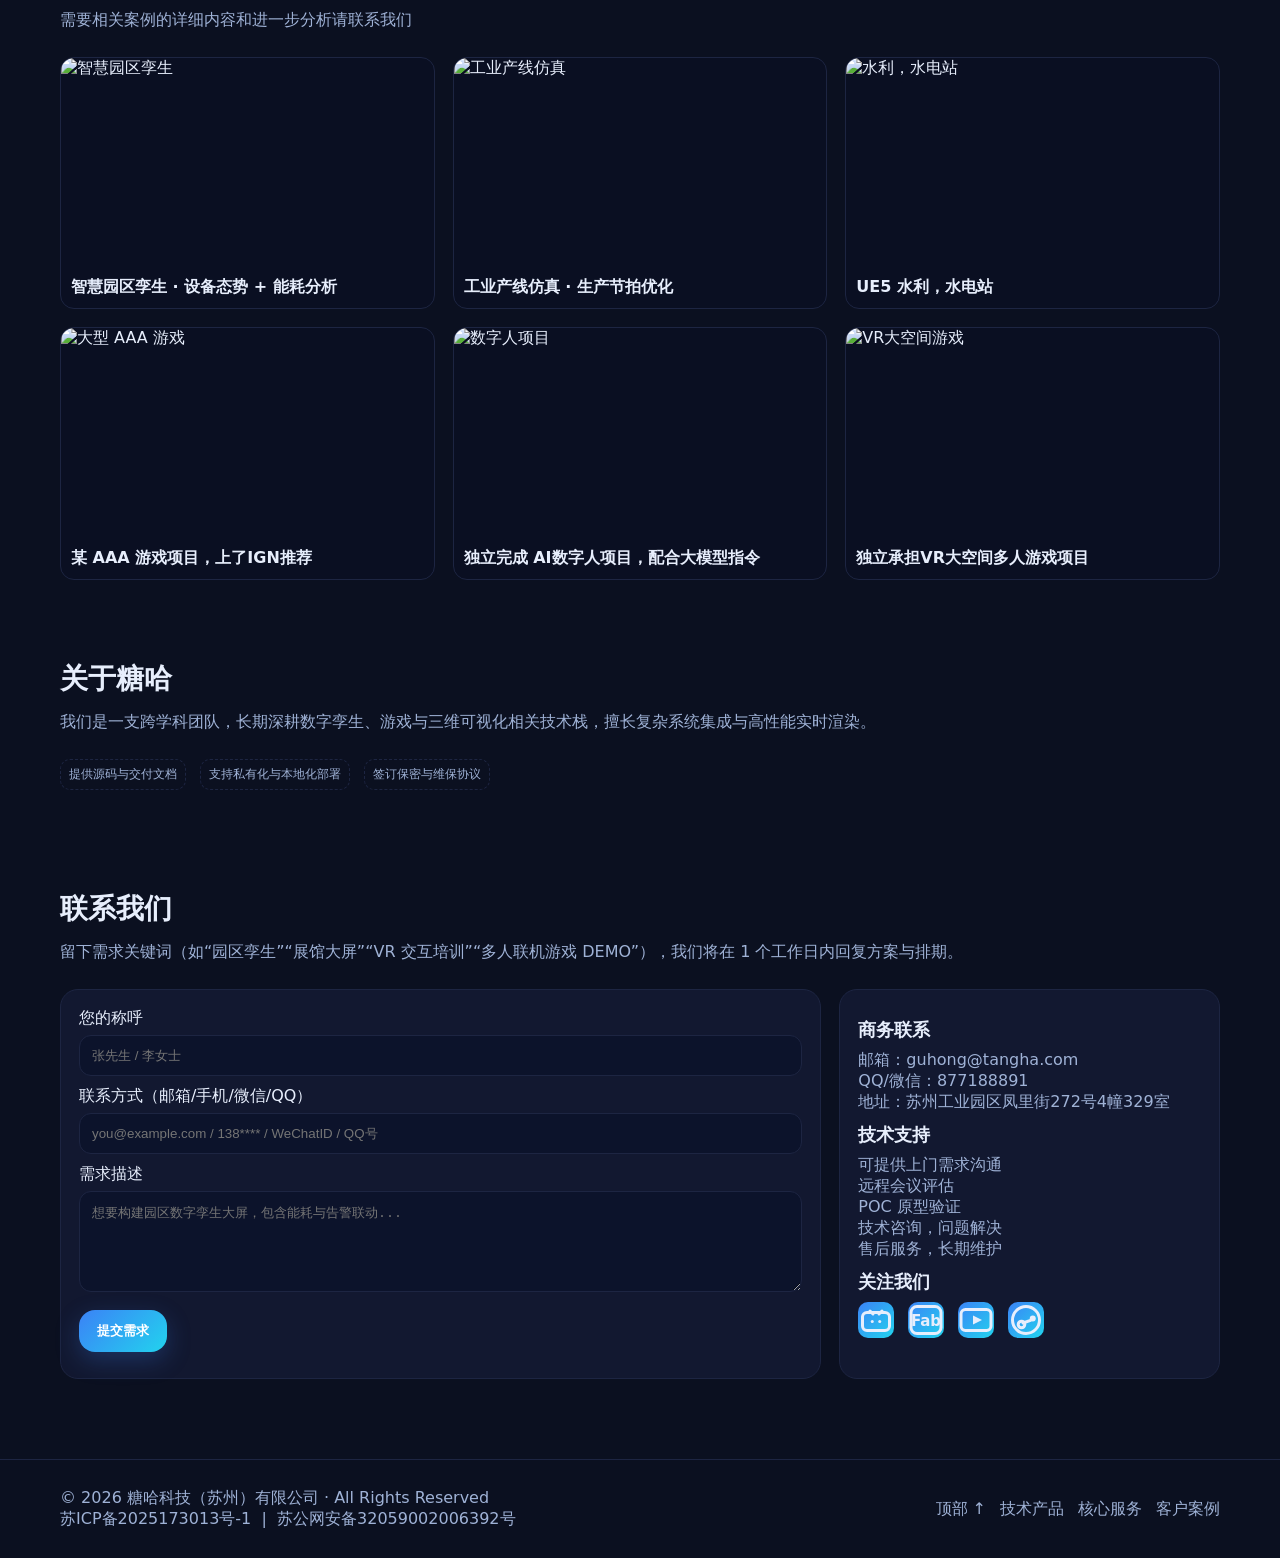
==== commit 1aa266ea: "1" ====
--- a/index.html
+++ b/index.html
@@ -183,6 +183,7 @@
 	<div class="container">
       <h2 class="h2">技术产品</h2>
       <p class="sub">多款自研独立技术专利，完整产品</p>
+		<div class="carousel-wide">
 		<div class="carousel">
 		  <div class="slides" id="slides">
 			<div class="slide"><img src="https://wanwanha.com/tangha/service/aaa_game_dev.png" alt="3A游戏开发"><div class="caption">3A游戏开发</div></div>
@@ -198,6 +199,7 @@
 		  </div>
 		  <div class="dots" id="dots"></div>
 		</div>
+	</div>
 	</div>
   </section>
   
@@ -550,5 +552,26 @@
     })();
   </script>
 
+
+<style>
+/* === 技术产品：宽幅展示框（突破主栅格） === */
+section#carousel .carousel-wide{
+  width: min(1800px, 90vw);
+  margin-left: 50%;
+  transform: translateX(-50%);
+}
+section#carousel .carousel-wide .carousel{ width: 100%; }
+section#carousel .carousel .slides .slide{ height: 546px !important; } /* 高度 +30% */
+@media (max-width:1440px){
+  section#carousel .carousel-wide{ width: min(90vw, 1600px); }
+}
+@media (max-width:880px){
+  section#carousel .carousel .slides .slide{ height: 320px !important; }
+}
+@media (max-width:640px){
+  section#carousel .carousel .slides .slide{ height: 260px !important; }
+}
+</style>
+
 </body>
 </html>
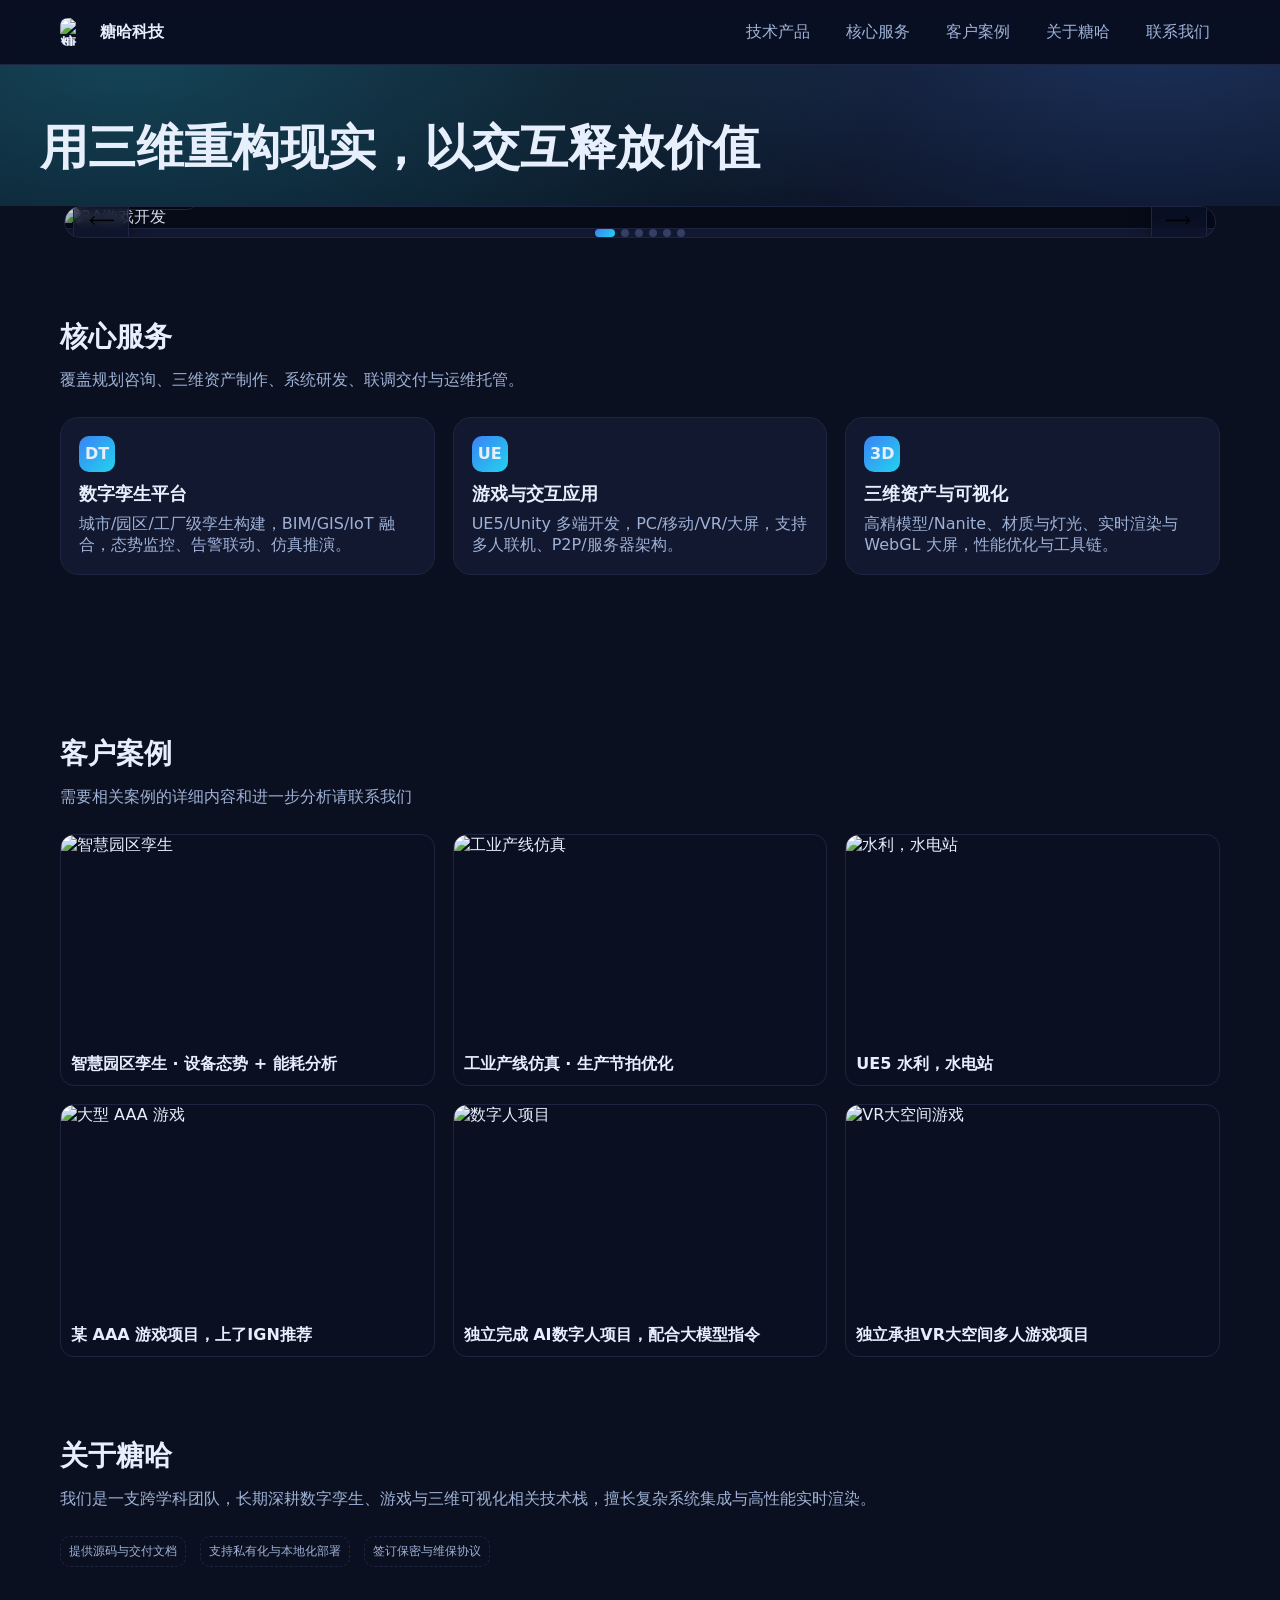
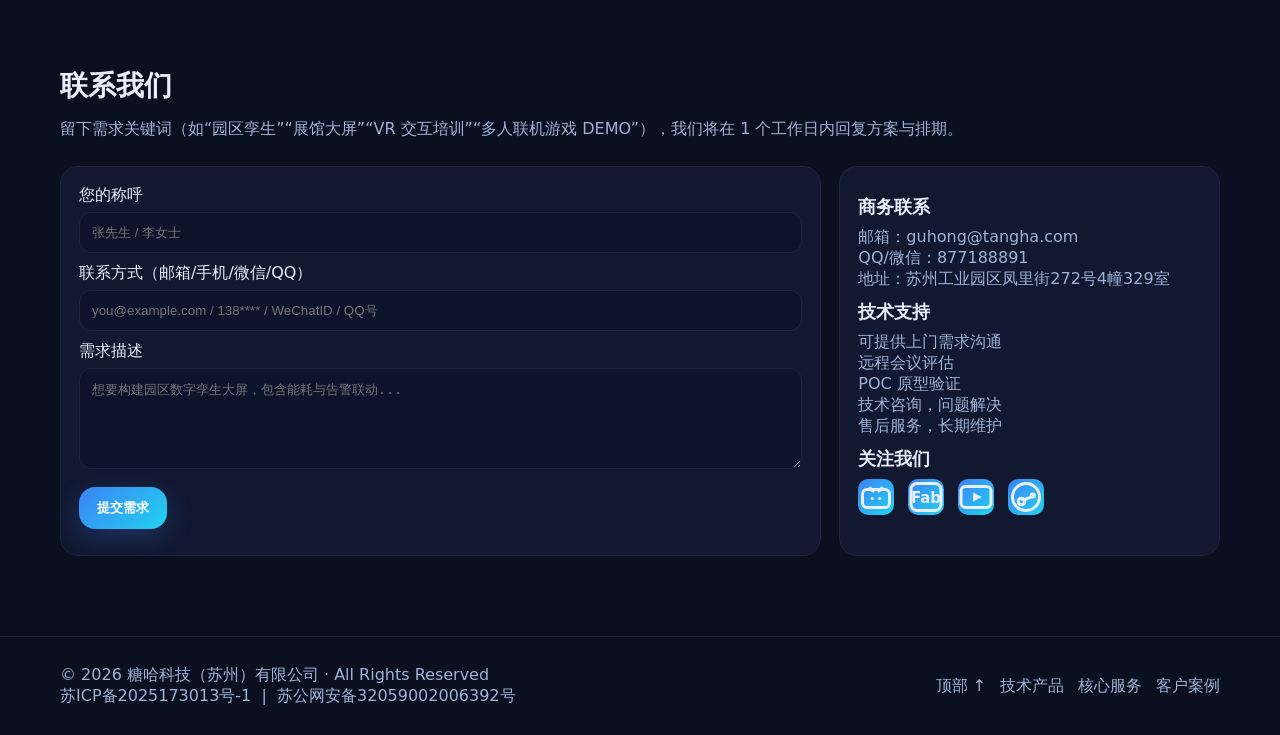
==== commit d128bb4f: "1" ====
--- a/index.html
+++ b/index.html
@@ -75,7 +75,7 @@
     /* 轮播 */
     .carousel{position:relative;background:var(--card);border:1px solid var(--border);border-radius:20px;overflow:hidden}
     .slides{display:flex;transition:transform .6s ease;border-bottom:1px solid var(--border)}
-    .slide{min-width:100%;position:relative;height:546px;background:#070b18}
+    .slide{min-width:100%;position:relative;background:#070b18}
     .slide img{width:100%;height:100%;object-fit:cover;opacity:.92}
     .caption{position:absolute;left:20px;bottom:18px;background:rgba(2,6,23,.6);border:1px solid var(--border);color:#e6f0ff;padding:10px 12px;border-radius:12px;backdrop-filter:blur(8px);font-weight:600}
     .ctrl{position:absolute;left:0;right:0;top:50%;bottom:auto;transform:translateY(-50%);display:flex;align-items:center;justify-content:space-between;padding:0 8px;z-index:10}
@@ -172,17 +172,12 @@
     <div class="container hero-inner">
         <h1 style="white-space:nowrap;">用三维重构现实，以交互释放价值</h1>
 
-        <div class="inline-list">
-          <a class="btn" href="#contact">获得方案与报价 →</a>
-          <a class="btn secondary" href="#cases">查看案例</a>
-        </div>
+
     </div>
   </section>
     <!-- ====== 滚动图片 · 技术产品轮播 ====== -->
-  <section class="container" id="carousel" style="padding:60px 0">
+  <section class="container" id="carousel" >
 	<div class="container">
-      <h2 class="h2">技术产品</h2>
-      <p class="sub">多款自研独立技术专利，完整产品</p>
 		<div class="carousel-wide">
 		<div class="carousel">
 		  <div class="slides" id="slides">
@@ -198,8 +193,6 @@
 			<button class="arrow" id="next">⟶</button>
 		  </div>
 		  <div class="dots" id="dots"></div>
-		</div>
-	</div>
 	</div>
   </section>
   
@@ -556,21 +549,10 @@
 <style>
 /* === 技术产品：宽幅展示框（突破主栅格） === */
 section#carousel .carousel-wide{
-  width: min(1800px, 90vw);
+  width: min(1500px, 90vw);
   margin-left: 50%;
   transform: translateX(-50%);
 }
-section#carousel .carousel-wide .carousel{ width: 100%; }
-section#carousel .carousel .slides .slide{ height: 546px !important; } /* 高度 +30% */
-@media (max-width:1440px){
-  section#carousel .carousel-wide{ width: min(90vw, 1600px); }
-}
-@media (max-width:880px){
-  section#carousel .carousel .slides .slide{ height: 320px !important; }
-}
-@media (max-width:640px){
-  section#carousel .carousel .slides .slide{ height: 260px !important; }
-}
 </style>
 
 </body>
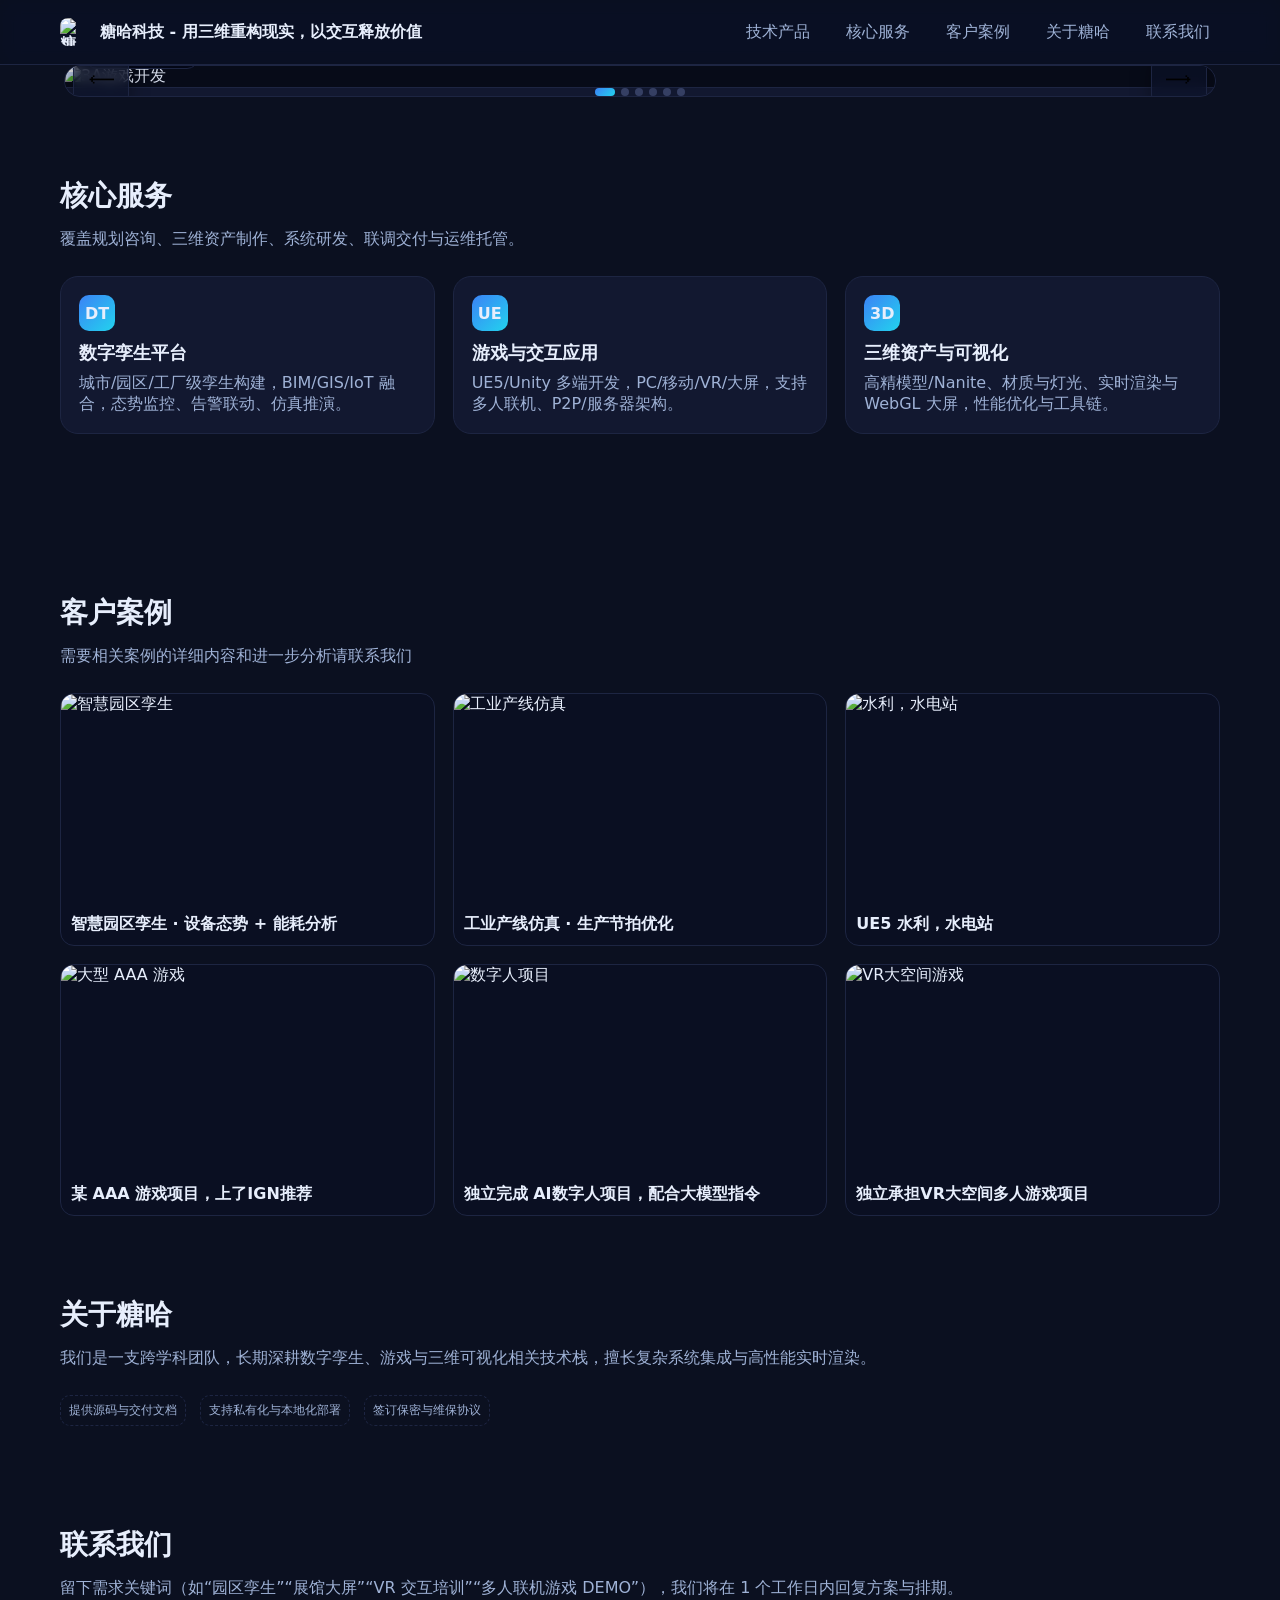
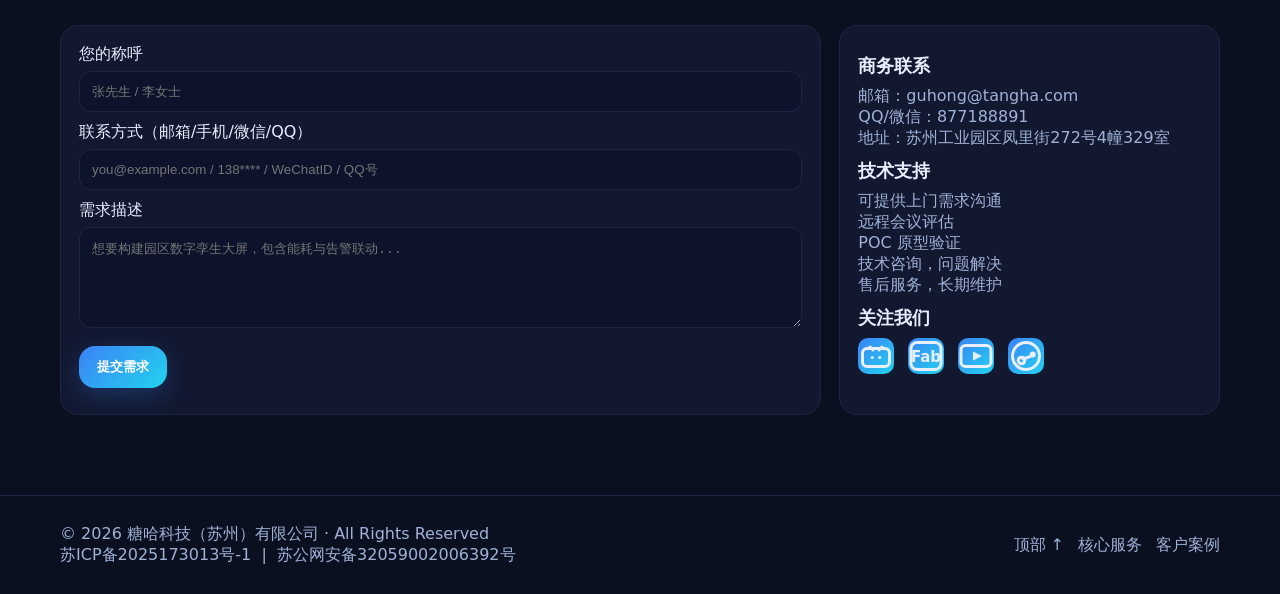
==== commit 034dd532: "1" ====
--- a/index.html
+++ b/index.html
@@ -147,10 +147,10 @@
     <div class="container nav">
 	<a class="brand" href="#top">
 	  <img src="https://wanwanha.com/tangha/images/logo.png" alt="糖哈科技 Logo" class="logo" />
-	  <span>糖哈科技</span>
+	  <span>糖哈科技 - 用三维重构现实，以交互释放价值</span>
 	</a>
       <nav class="menu" aria-label="主菜单">
-        <a href="#carousel">技术产品</a>
+        <a href="#top">技术产品</a>
         <a href="#services">核心服务</a>
         <a href="#cases">客户案例</a>
         <a href="#about">关于糖哈</a>
@@ -159,7 +159,7 @@
       <div class="hamburger" id="hamburger" role="button" tabindex="0" aria-label="展开菜单" aria-controls="drawer" aria-expanded="false" role="button" tabindex="0">&#9776;</div>
     </div>
     <div class="drawer" id="drawer" role="dialog" aria-label="移动端菜单">
-      <a href="#carousel">技术产品</a>
+      <a href="#top">技术产品</a>
       <a href="#services">核心服务</a>
       <a href="#cases">客户案例</a>
       <a href="#about">关于糖哈</a>
@@ -167,14 +167,6 @@
     </div>
   </header>
 
-  <!-- ====== 首屏 ====== -->
-  <section class="hero" id="top">
-    <div class="container hero-inner">
-        <h1 style="white-space:nowrap;">用三维重构现实，以交互释放价值</h1>
-
-
-    </div>
-  </section>
     <!-- ====== 滚动图片 · 技术产品轮播 ====== -->
   <section class="container" id="carousel" >
 	<div class="container">
@@ -421,7 +413,6 @@
 		</div>
 		<div class="inline-list">
 		  <a href="#top">顶部 ↑</a>
-		  <a href="#carousel">技术产品</a>
 		  <a href="#services">核心服务</a>
 		  <a href="#cases">客户案例</a>
 		</div>
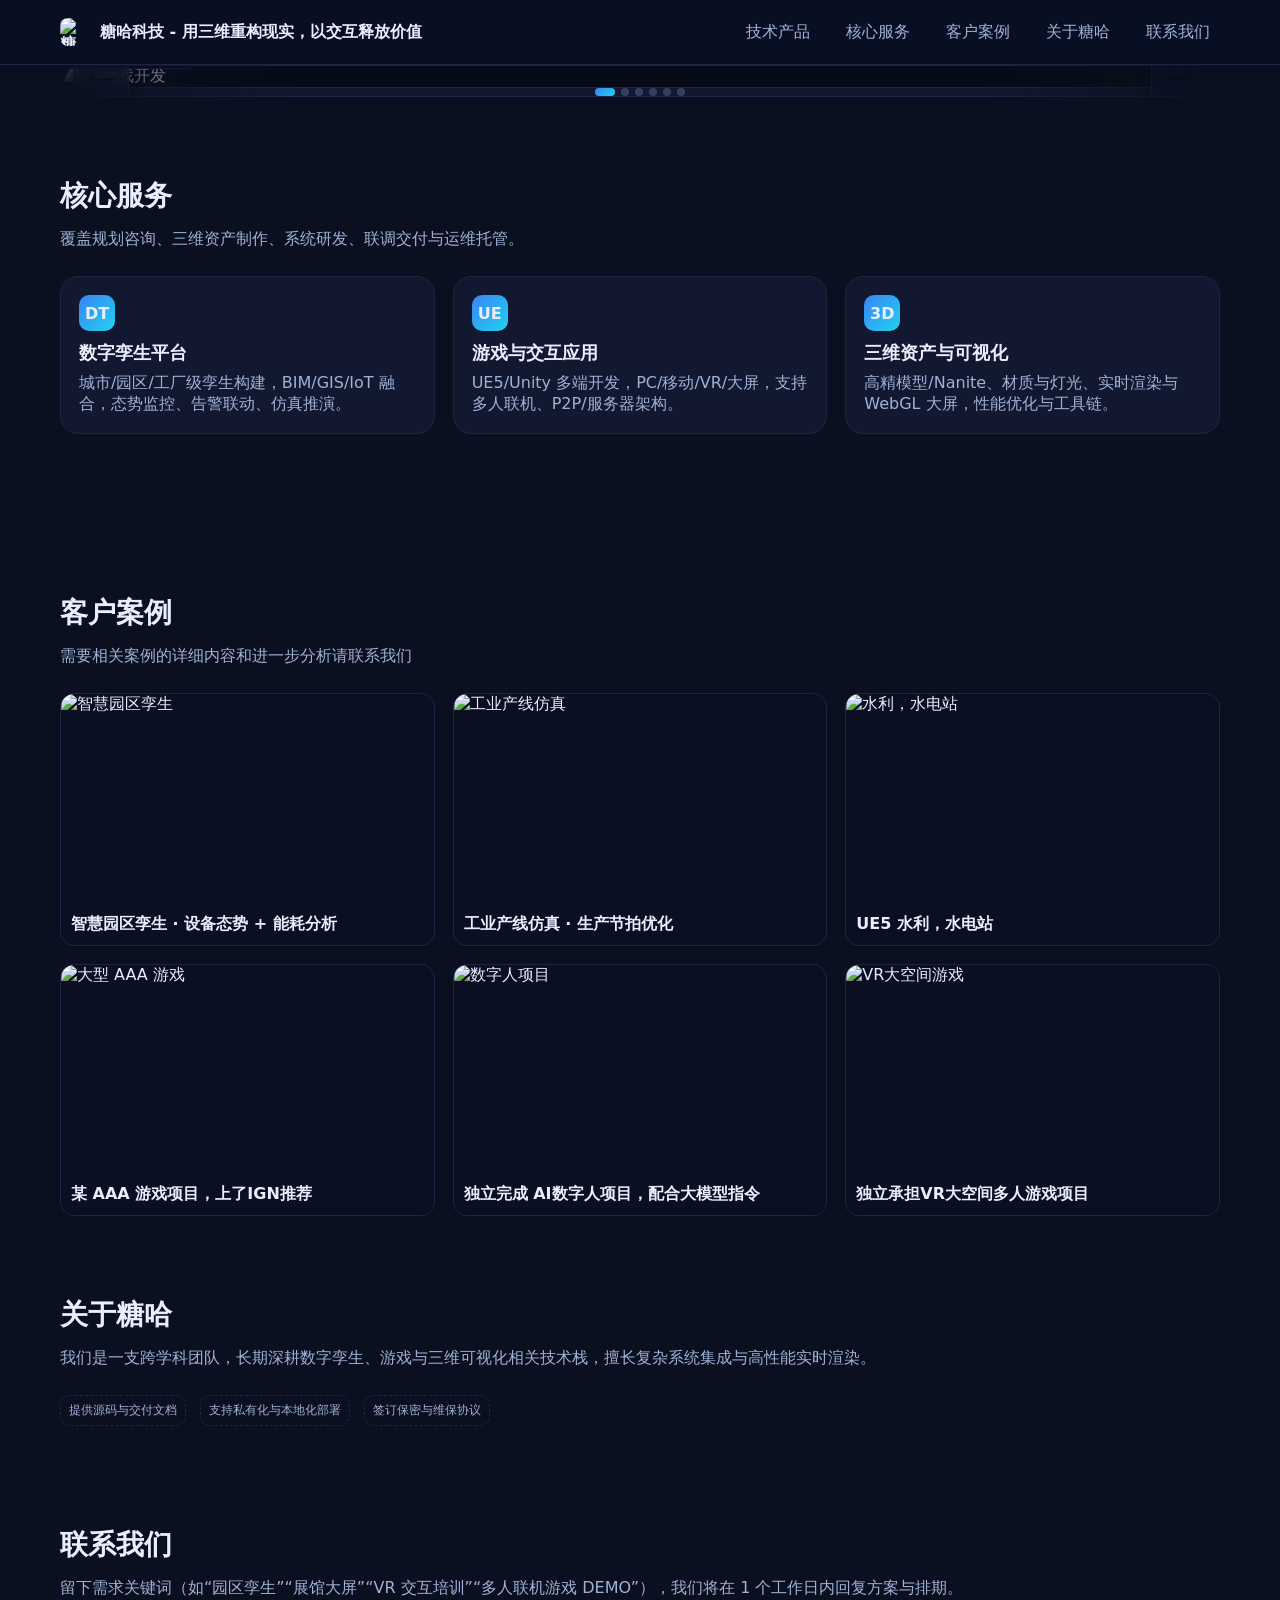
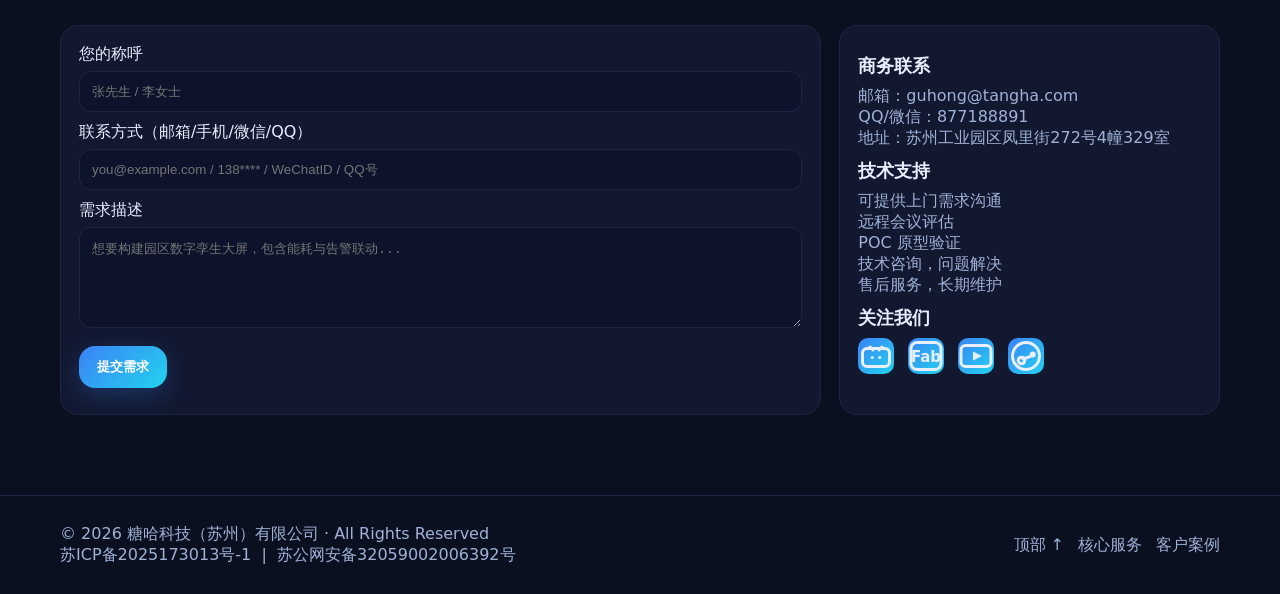
==== commit 15237266: "1" ====
--- a/index.html
+++ b/index.html
@@ -543,6 +543,27 @@
   width: min(1500px, 90vw);
   margin-left: 50%;
   transform: translateX(-50%);
+  -webkit-mask-image: linear-gradient(
+    to right,
+    rgba(0,0,0,0.10) 0%,
+    rgba(0,0,0,1.00) 20%,
+    rgba(0,0,0,1.00) 80%,
+    rgba(0,0,0,0.10) 100%
+  );
+  -webkit-mask-size: 100% 100%;
+  -webkit-mask-repeat: no-repeat;
+
+  /* 标准语法（Firefox 等）*/
+  mask-image: linear-gradient(
+    to right,
+    rgba(0,0,0,0.10) 0%,
+    rgba(0,0,0,1.00) 20%,
+    rgba(0,0,0,1.00) 80%,
+    rgba(0,0,0,0.10) 100%
+  );
+  mask-size: 100% 100%;
+  mask-repeat: no-repeat;
+
 }
 </style>
 
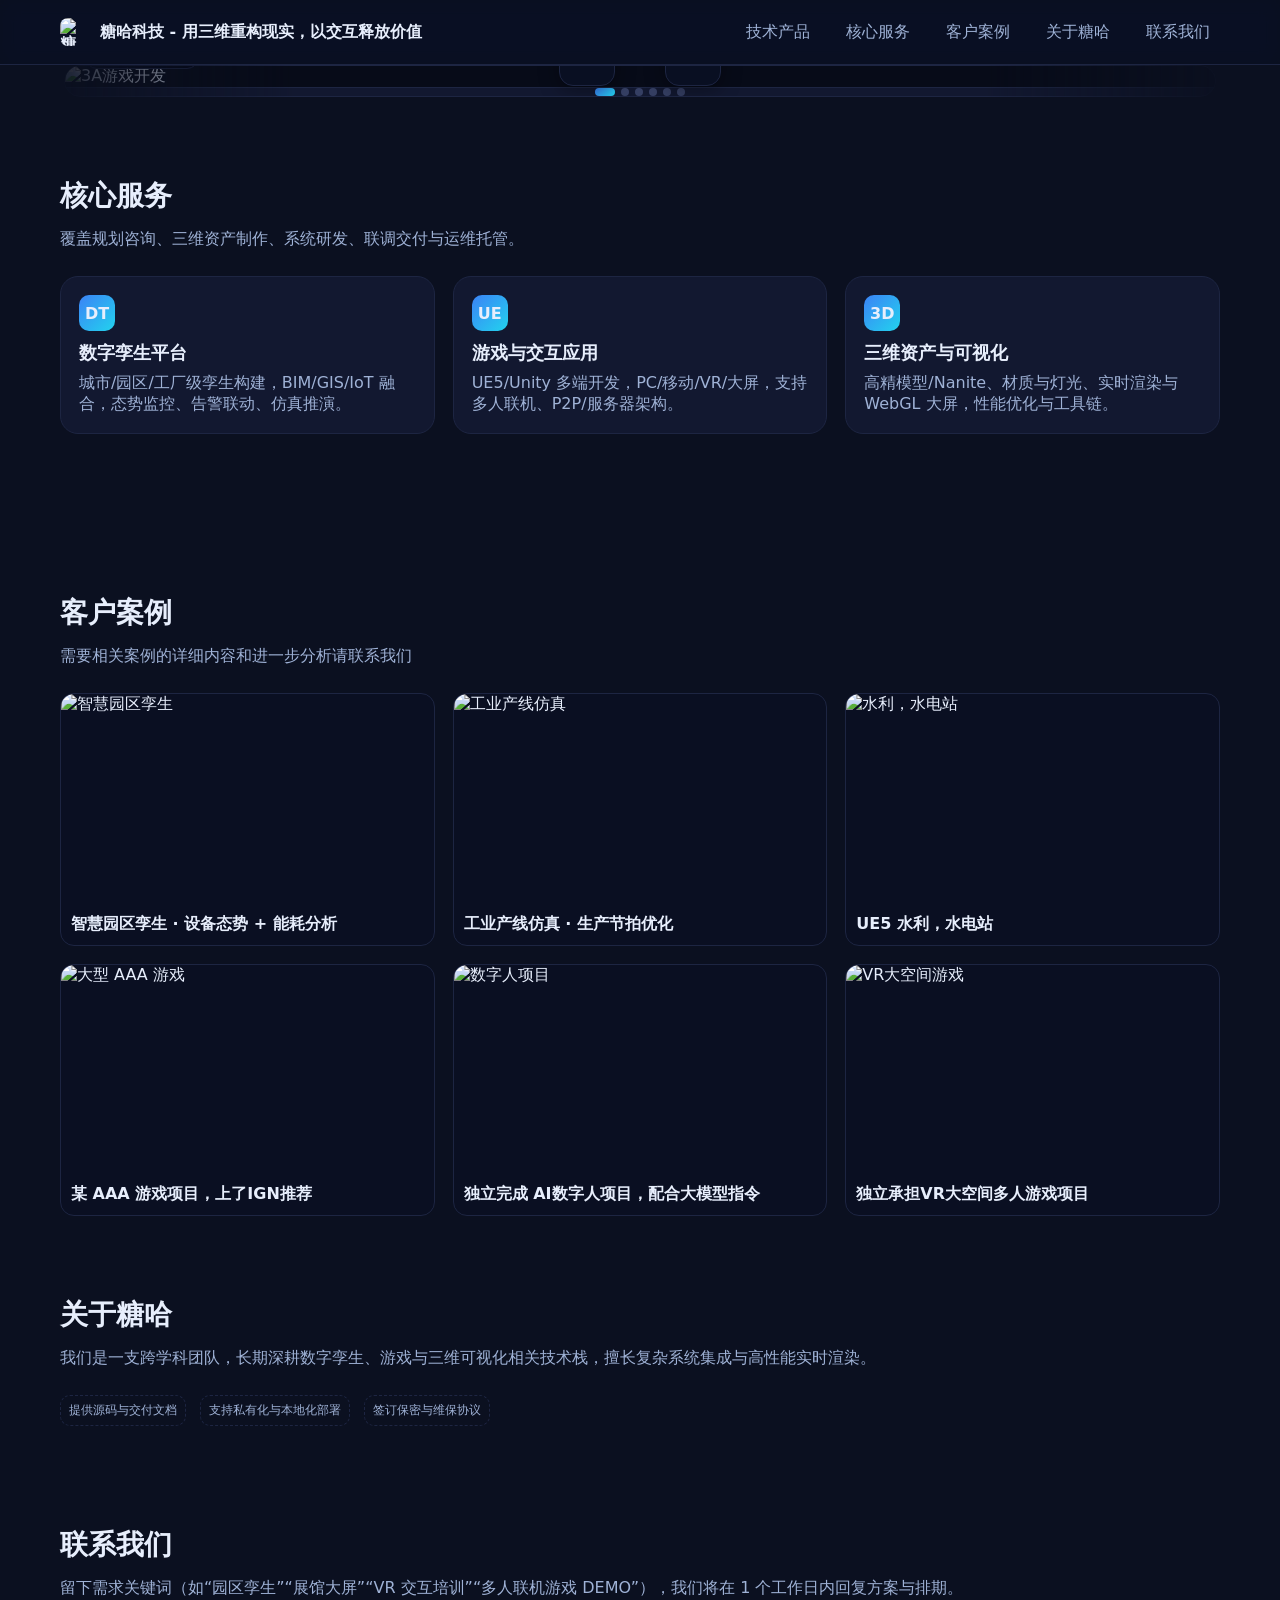
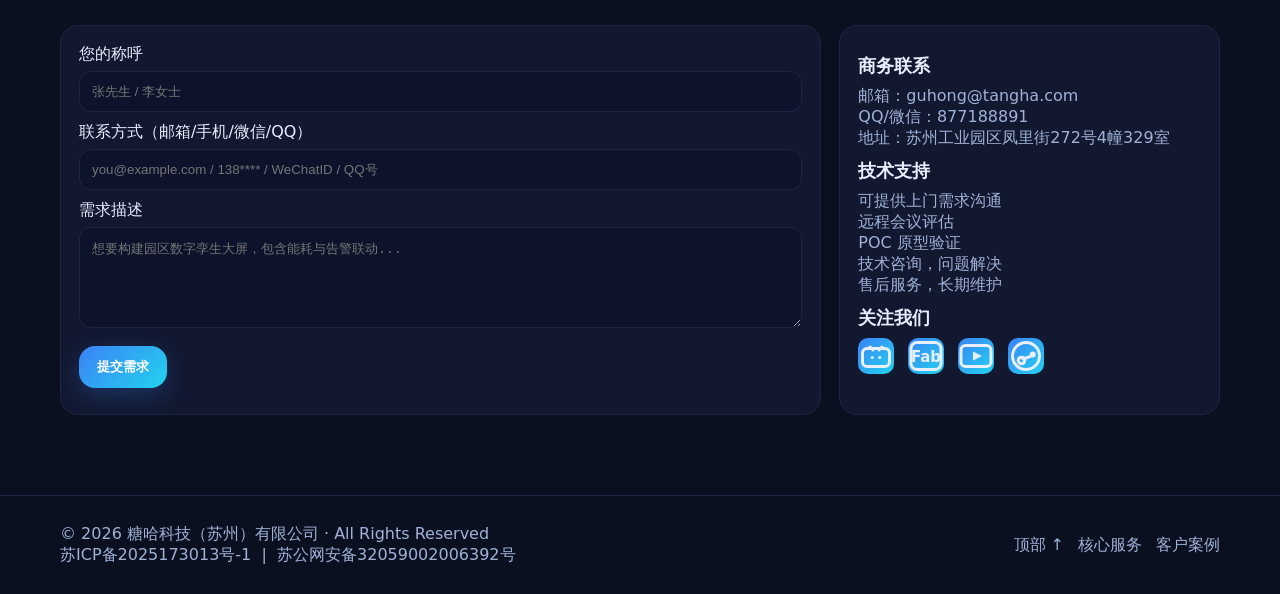
==== commit 670d3504: "1" ====
--- a/index.html
+++ b/index.html
@@ -567,5 +567,25 @@
 }
 </style>
 
+
+<style>
+/* === 技术产品轮播按钮位置覆盖 === */
+/* 技术产品轮播按钮位置：底部居中对称 */
+#carousel .ctrl {
+  top: auto !important;
+  bottom: 10px !important;         /* 距底部 10px */
+  left: 50% !important;
+  right: auto !important;
+  transform: translateX(-50%) !important; /* 居中对齐 */
+  display: flex !important;
+  justify-content: center !important;
+  align-items: center !important;
+  gap: 50px !important;            /* 两按钮之间间距 50px */
+  width: auto !important;          /* 宽度自适应内容 */
+  z-index: 10;
+}
+
+</style>
+
 </body>
 </html>
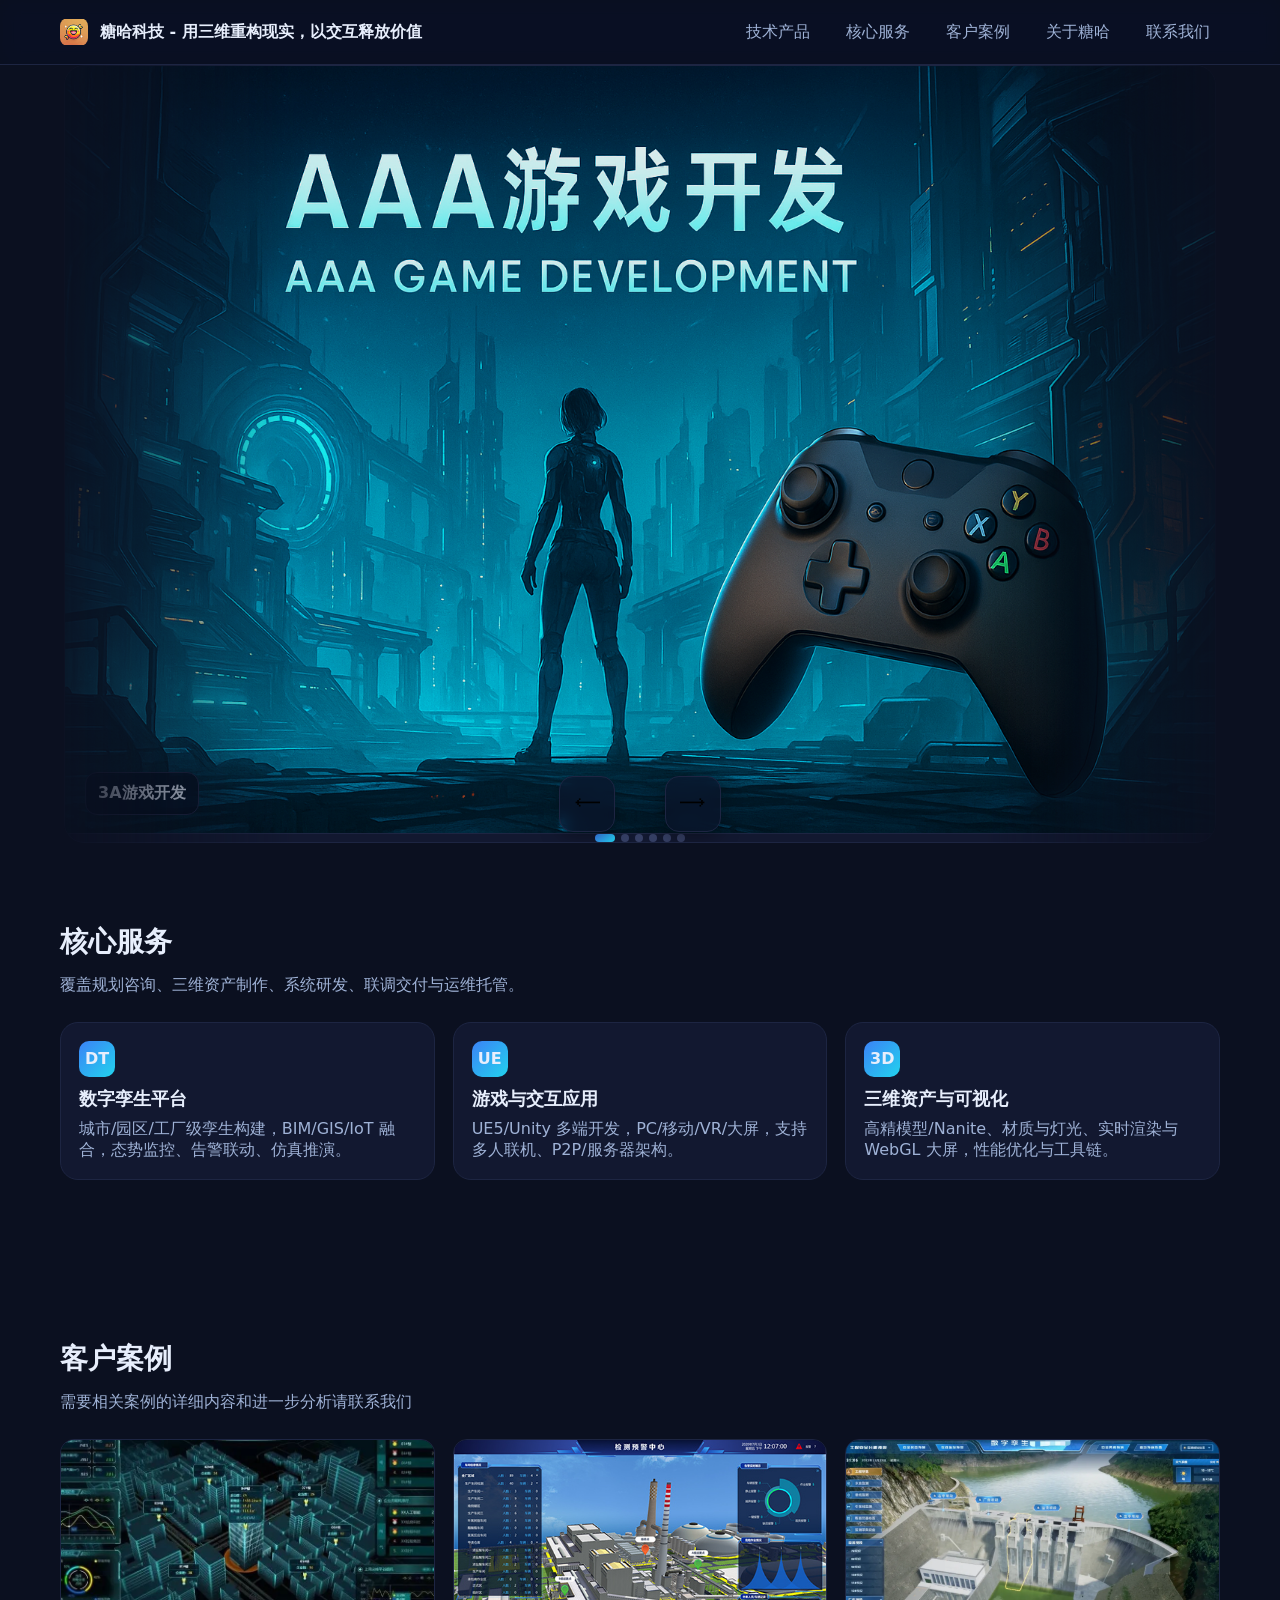
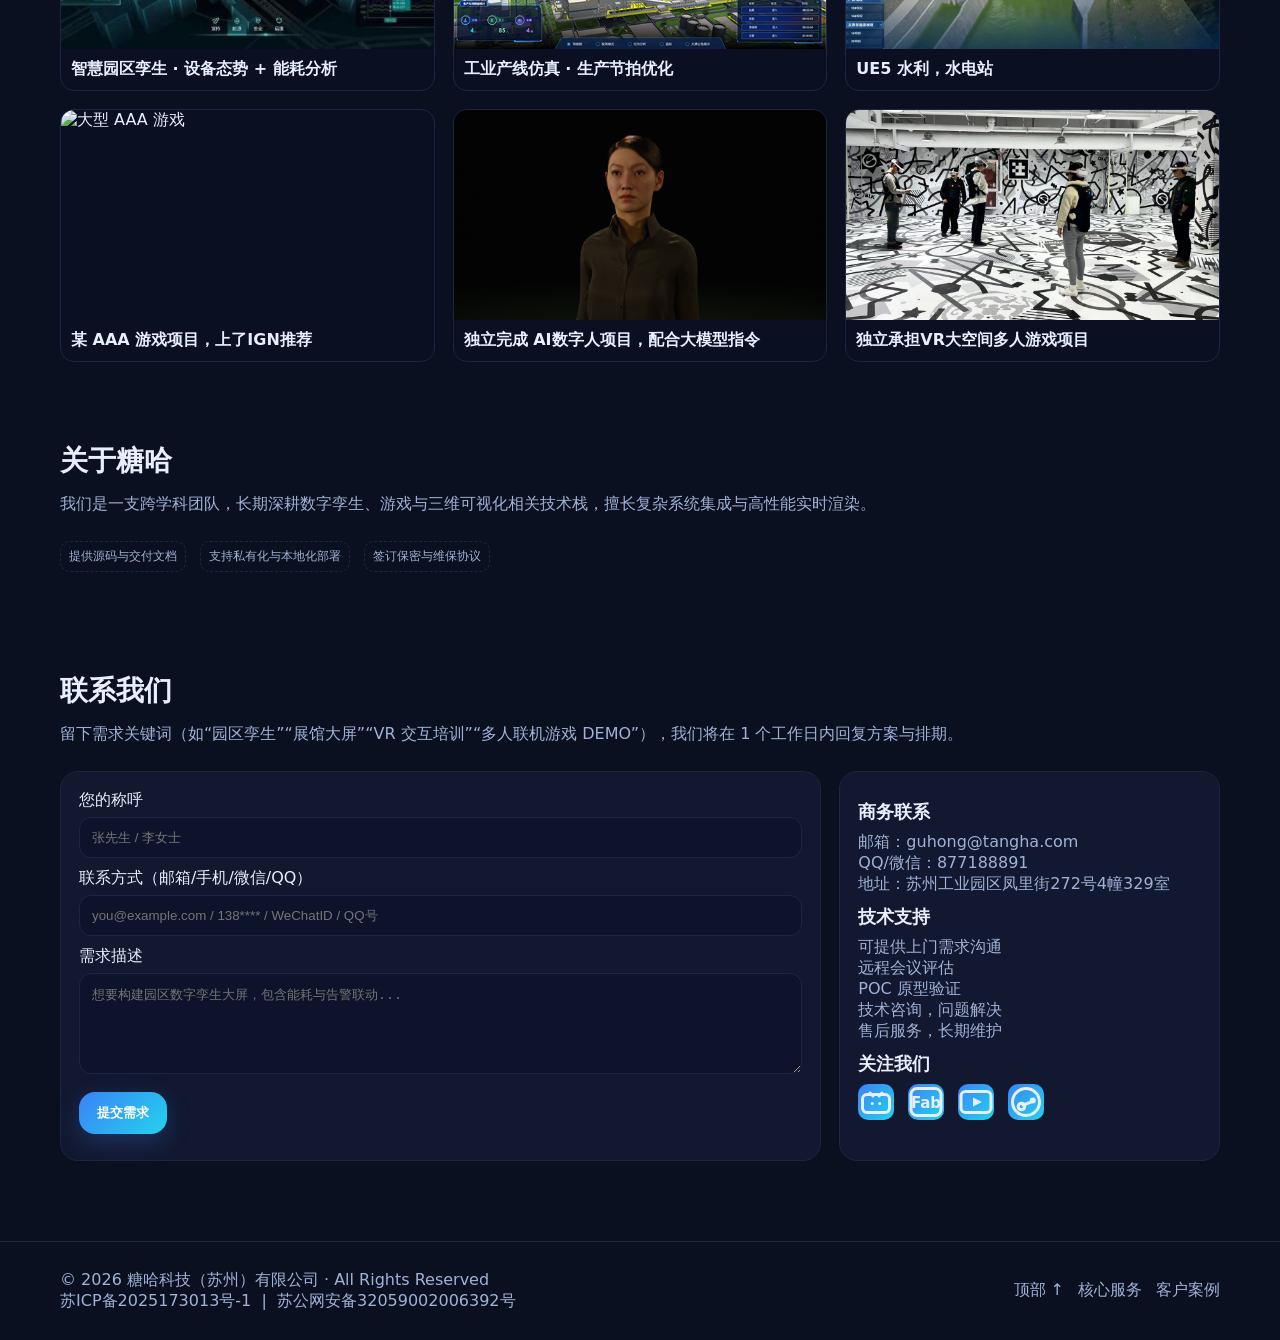
==== commit 7f8c26e8: "1" ====
--- a/index.html
+++ b/index.html
@@ -146,7 +146,7 @@
   <header>
     <div class="container nav">
 	<a class="brand" href="#top">
-	  <img src="https://wanwanha.com/tangha/images/logo.png" alt="糖哈科技 Logo" class="logo" />
+	  <img src="images/logo.png" alt="糖哈科技 Logo" class="logo" />
 	  <span>糖哈科技 - 用三维重构现实，以交互释放价值</span>
 	</a>
       <nav class="menu" aria-label="主菜单">
@@ -173,12 +173,12 @@
 		<div class="carousel-wide">
 		<div class="carousel">
 		  <div class="slides" id="slides">
-			<div class="slide"><img src="https://wanwanha.com/tangha/service/aaa_game_dev.png" alt="3A游戏开发"><div class="caption">3A游戏开发</div></div>
-			<div class="slide"><img src="https://wanwanha.com/tangha/service/digital_twin_dev.png" alt="数字孪生"><div class="caption">数字孪生</div></div>
-			<div class="slide"><img src="https://wanwanha.com/tangha/service/mobile_game_dev.png" alt="手机游戏开发"><div class="caption">手机游戏开发</div></div>
-			<div class="slide"><img src="https://wanwanha.com/tangha/service/multiplayer_solution.png" alt="多人游戏解决方案"><div class="caption">多人游戏解决方案</div></div>
-			<div class="slide"><img src="https://wanwanha.com/tangha/service/unreal_plugin_dev.png" alt="虚幻引擎插件开发"><div class="caption">虚幻引擎插件开发</div></div>
-			<div class="slide"><img src="https://wanwanha.com/tangha/service/vr_ar_dev.png" alt="VR/AR开发"><div class="caption">VR/AR开发</div></div>
+			<div class="slide"><img src="images/services/aaa_game_dev.png" alt="3A游戏开发"><div class="caption">3A游戏开发</div></div>
+			<div class="slide"><img src="images/services/digital_twin_dev.png" alt="数字孪生"><div class="caption">数字孪生</div></div>
+			<div class="slide"><img src="images/services/mobile_game_dev.png" alt="手机游戏开发"><div class="caption">手机游戏开发</div></div>
+			<div class="slide"><img src="images/services/multiplayer_solution.png" alt="多人游戏解决方案"><div class="caption">多人游戏解决方案</div></div>
+			<div class="slide"><img src="images/services/unreal_plugin_dev.png" alt="虚幻引擎插件开发"><div class="caption">虚幻引擎插件开发</div></div>
+			<div class="slide"><img src="images/services/vr_ar_dev.png" alt="VR/AR开发"><div class="caption">VR/AR开发</div></div>
 		  </div>
 		  <div class="ctrl">
 			<button class="arrow" id="prev">⟵</button>
@@ -220,27 +220,27 @@
       <p class="sub">需要相关案例的详细内容和进一步分析请联系我们</p>
       <div class="grid">
         <article class="item">
-          <img src="https://wanwanha.com/tangha/images/yuanqu.jpg?q=80&w=1600&auto=format&fit=crop" alt="智慧园区孪生"/>
+          <img src="images/yuanqu.jpg?q=80&w=1600&auto=format&fit=crop" alt="智慧园区孪生"/>
           <div class="meta">智慧园区孪生 · 设备态势 + 能耗分析</div>
         </article>
         <article class="item">
-          <img src="https://wanwanha.com/tangha/images/gongchang.jpg?q=80&w=1600&auto=format&fit=crop" alt="工业产线仿真"/>
+          <img src="images/gongchang.jpg?q=80&w=1600&auto=format&fit=crop" alt="工业产线仿真"/>
           <div class="meta">工业产线仿真 · 生产节拍优化</div>
         </article>
         <article class="item">
-          <img src="https://wanwanha.com/tangha/images/shuili.png?q=80&w=1600&auto=format&fit=crop" alt="水利，水电站"/>
+          <img src="images/shuili.png?q=80&w=1600&auto=format&fit=crop" alt="水利，水电站"/>
           <div class="meta">UE5 水利，水电站</div>
         </article>
         <article class="item">
-          <img src="https://wanwanha.com/tangha/images/AAAGame.png?q=80&w=1600&auto=format&fit=crop" alt="大型 AAA 游戏"/>
+          <img src="images/AAAGame.png?q=80&w=1600&auto=format&fit=crop" alt="大型 AAA 游戏"/>
           <div class="meta">某 AAA 游戏项目，上了IGN推荐</div>
         </article>		
         <article class="item">
-          <img src="https://wanwanha.com/tangha/images/shuziren.jpg?q=80&w=1600&auto=format&fit=crop" alt="数字人项目"/>
+          <img src="images/shuziren.jpg?q=80&w=1600&auto=format&fit=crop" alt="数字人项目"/>
           <div class="meta">独立完成 AI数字人项目，配合大模型指令</div>
         </article>		
         <article class="item">
-          <img src="https://wanwanha.com/tangha/images/vrgmae.png?q=80&w=1600&auto=format&fit=crop" alt="VR大空间游戏"/>
+          <img src="images/vrgmae.png?q=80&w=1600&auto=format&fit=crop" alt="VR大空间游戏"/>
           <div class="meta">独立承担VR大空间多人游戏项目</div>
         </article>				
       </div>
